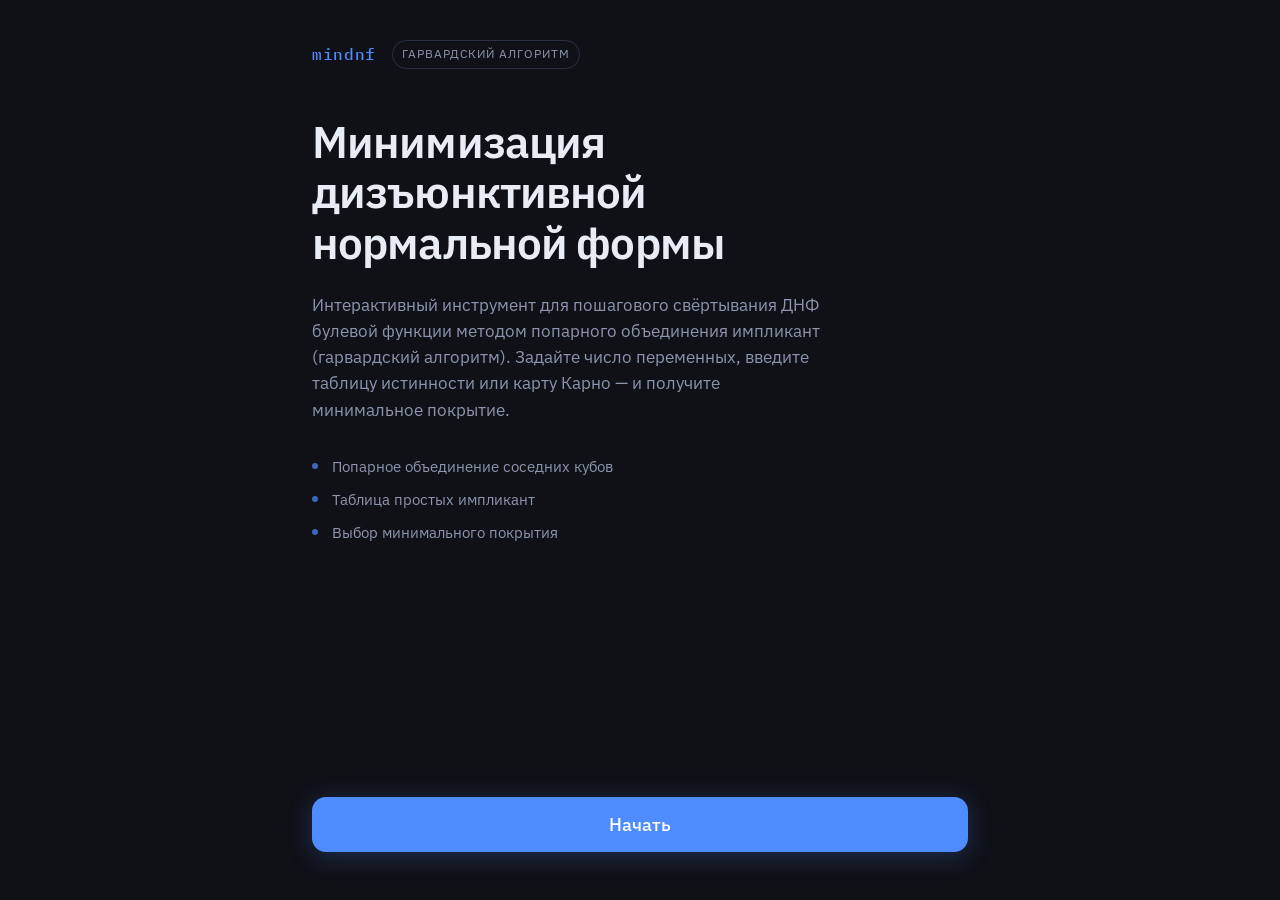
==== templates/index.html @ 56908111 "Create main page and input field page" ====
<!DOCTYPE html>
<html lang="ru">
<head>
  <meta charset="UTF-8">
  <meta name="viewport" content="width=device-width, initial-scale=1.0">
  <title>mindnf — минимизация ДНФ</title>
  <link rel="preconnect" href="https://fonts.googleapis.com">
  <link rel="preconnect" href="https://fonts.gstatic.com" crossorigin>
  <link href="https://fonts.googleapis.com/css2?family=IBM+Plex+Sans:wght@400;500;600&family=IBM+Plex+Mono:wght@400;500&display=swap" rel="stylesheet">
  <link rel="stylesheet" href="/static/css/style.css">
</head>
<body>
  <div class="page" id="page">
    <section class="landing" id="landing">
      <header class="landing__header">
        <span class="logo">mindnf</span>
        <span class="tag">гарвардский алгоритм</span>
      </header>

      <main class="landing__main">
        <h1 class="landing__title">Минимизация<br>дизъюнктивной<br>нормальной формы</h1>
        <p class="landing__text">
          Интерактивный инструмент для пошагового свёртывания ДНФ булевой функции
          методом попарного объединения импликант (гарвардский алгоритм).
          Задайте число переменных, введите таблицу истинности или карту Карно —
          и получите минимальное покрытие.
        </p>
        <ul class="landing__features">
          <li>Попарное объединение соседних кубов</li>
          <li>Таблица простых импликант</li>
          <li>Выбор минимального покрытия</li>
        </ul>
      </main>

      <footer class="landing__footer">
        <button type="button" class="btn btn--primary btn--hero" id="btn-start-landing">
          Начать
        </button>
      </footer>
    </section>

    <section class="setup" id="setup" aria-hidden="true">
      <div class="setup__card">
        <h2 class="setup__title">Введите число переменных</h2>
        <label class="setup__field" for="var-count">
          <span class="setup__label">n</span>
          <input
            type="number"
            id="var-count"
            class="setup__input"
            min="1"
            max="8"
            value="3"
            inputmode="numeric"
            autocomplete="off"
          >
        </label>
        <button type="button" class="btn btn--primary" id="btn-start-setup">
          Начать
        </button>
      </div>
    </section>
  </div>

  <script src="/static/js/main.js"></script>
</body>
</html>
---- static/css/style.css ----
*,
*::before,
*::after {
  box-sizing: border-box;
  margin: 0;
  padding: 0;
}

:root {
  --bg: #0f1117;
  --surface: #181c27;
  --border: #2a3144;
  --text: #e8ecf4;
  --muted: #8b95ad;
  --accent: #4f8cff;
  --accent-hover: #6ba0ff;
  --accent-glow: rgba(79, 140, 255, 0.25);
  --radius: 12px;
  --ease: cubic-bezier(0.4, 0, 0.2, 1);
  --duration: 0.55s;
}

html,
body {
  height: 100%;
}

body {
  font-family: "IBM Plex Sans", system-ui, sans-serif;
  background: var(--bg);
  color: var(--text);
  line-height: 1.55;
  -webkit-font-smoothing: antialiased;
}

.page {
  position: relative;
  min-height: 100vh;
  overflow: hidden;
}

/* —— Landing —— */

.landing {
  display: flex;
  flex-direction: column;
  min-height: 100vh;
  max-width: 720px;
  margin: 0 auto;
  padding: 2.5rem 2rem 3rem;
  transition:
    opacity var(--duration) var(--ease),
    transform var(--duration) var(--ease),
    filter var(--duration) var(--ease);
}

.page--setup .landing {
  opacity: 0;
  transform: scale(0.96) translateY(-1.5rem);
  filter: blur(6px);
  pointer-events: none;
}

.landing__header {
  display: flex;
  align-items: center;
  gap: 1rem;
  margin-bottom: 3rem;
}

.logo {
  font-family: "IBM Plex Mono", monospace;
  font-size: 1rem;
  font-weight: 500;
  letter-spacing: 0.04em;
  color: var(--accent);
}

.tag {
  font-size: 0.75rem;
  text-transform: uppercase;
  letter-spacing: 0.08em;
  color: var(--muted);
  padding: 0.25rem 0.6rem;
  border: 1px solid var(--border);
  border-radius: 999px;
}

.landing__title {
  font-size: clamp(2rem, 5vw, 2.75rem);
  font-weight: 600;
  line-height: 1.15;
  letter-spacing: -0.02em;
  margin-bottom: 1.5rem;
}

.landing__text {
  color: var(--muted);
  font-size: 1.05rem;
  max-width: 52ch;
  margin-bottom: 2rem;
}

.landing__features {
  list-style: none;
  display: flex;
  flex-direction: column;
  gap: 0.6rem;
}

.landing__features li {
  font-size: 0.95rem;
  color: var(--muted);
  padding-left: 1.25rem;
  position: relative;
}

.landing__features li::before {
  content: "";
  position: absolute;
  left: 0;
  top: 0.55em;
  width: 6px;
  height: 6px;
  border-radius: 50%;
  background: var(--accent);
  opacity: 0.7;
}

.landing__main {
  flex: 1;
}

.landing__footer {
  padding-top: 2rem;
}

/* —— Setup menu —— */

.setup {
  position: fixed;
  inset: 0;
  display: flex;
  align-items: center;
  justify-content: center;
  padding: 2rem;
  opacity: 0;
  visibility: hidden;
  pointer-events: none;
  transition:
    opacity var(--duration) var(--ease),
    visibility var(--duration) var(--ease);
}

.page--setup .setup {
  opacity: 1;
  visibility: visible;
  pointer-events: auto;
}

.setup__card {
  width: 100%;
  max-width: 380px;
  padding: 2.25rem 2rem;
  background: var(--surface);
  border: 1px solid var(--border);
  border-radius: calc(var(--radius) + 4px);
  box-shadow:
    0 0 0 1px rgba(255, 255, 255, 0.03),
    0 24px 48px rgba(0, 0, 0, 0.45);
  display: flex;
  flex-direction: column;
  gap: 1.5rem;
  transform: translateY(1.5rem) scale(0.97);
  transition:
    transform calc(var(--duration) + 0.1s) var(--ease),
    opacity var(--duration) var(--ease);
}

.page--setup .setup__card {
  transform: translateY(0) scale(1);
}

.setup__title {
  font-size: 1.25rem;
  font-weight: 600;
  text-align: center;
  letter-spacing: -0.01em;
}

.setup__field {
  display: flex;
  align-items: stretch;
  border: 1px solid var(--border);
  border-radius: var(--radius);
  overflow: hidden;
  background: var(--bg);
  transition: border-color 0.2s, box-shadow 0.2s;
}

.setup__field:focus-within {
  border-color: var(--accent);
  box-shadow: 0 0 0 3px var(--accent-glow);
}

.setup__label {
  display: flex;
  align-items: center;
  justify-content: center;
  padding: 0 1rem;
  font-family: "IBM Plex Mono", monospace;
  font-size: 0.9rem;
  color: var(--muted);
  background: rgba(255, 255, 255, 0.03);
  border-right: 1px solid var(--border);
}

.setup__input {
  flex: 1;
  min-width: 0;
  padding: 0.85rem 1rem;
  font-family: "IBM Plex Mono", monospace;
  font-size: 1.1rem;
  color: var(--text);
  background: transparent;
  border: none;
  outline: none;
}

.setup__input::-webkit-outer-spin-button,
.setup__input::-webkit-inner-spin-button {
  -webkit-appearance: none;
  margin: 0;
}

.setup__input[type="number"] {
  -moz-appearance: textfield;
  appearance: textfield;
}

/* —— Buttons —— */

.btn {
  display: inline-flex;
  align-items: center;
  justify-content: center;
  gap: 0.5rem;
  font-family: inherit;
  font-size: 1rem;
  font-weight: 500;
  line-height: 1;
  padding: 0.9rem 1.5rem;
  border: none;
  border-radius: var(--radius);
  cursor: pointer;
  transition:
    background 0.2s,
    transform 0.15s,
    box-shadow 0.2s;
}

.btn--primary {
  color: #fff;
  background: var(--accent);
}

.btn--primary:hover {
  background: var(--accent-hover);
}

.btn--primary:active {
  transform: scale(0.98);
}

.btn--hero {
  width: 100%;
  padding: 1.15rem 2rem;
  font-size: 1.125rem;
  border-radius: calc(var(--radius) + 2px);
  box-shadow: 0 4px 24px var(--accent-glow);
}

.btn--hero:hover {
  box-shadow: 0 6px 32px var(--accent-glow);
}

#btn-start-setup {
  width: 100%;
}
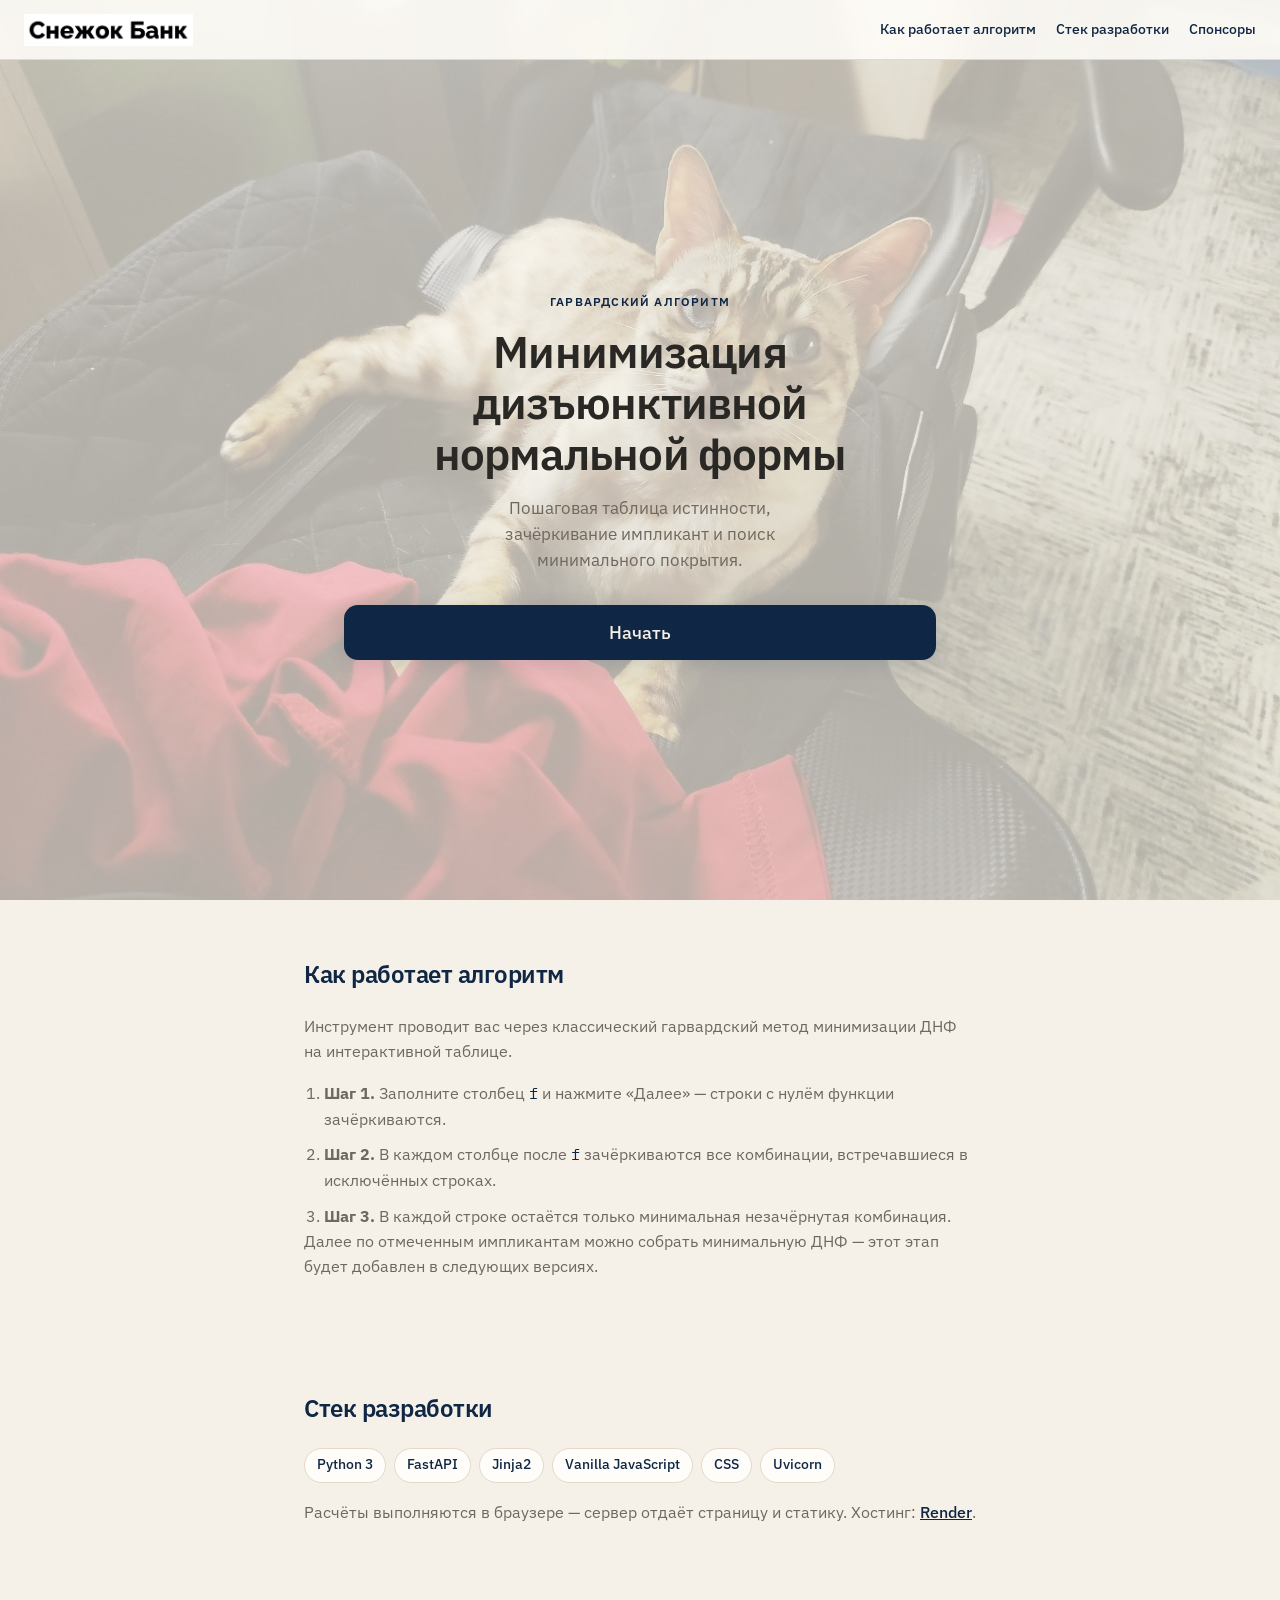
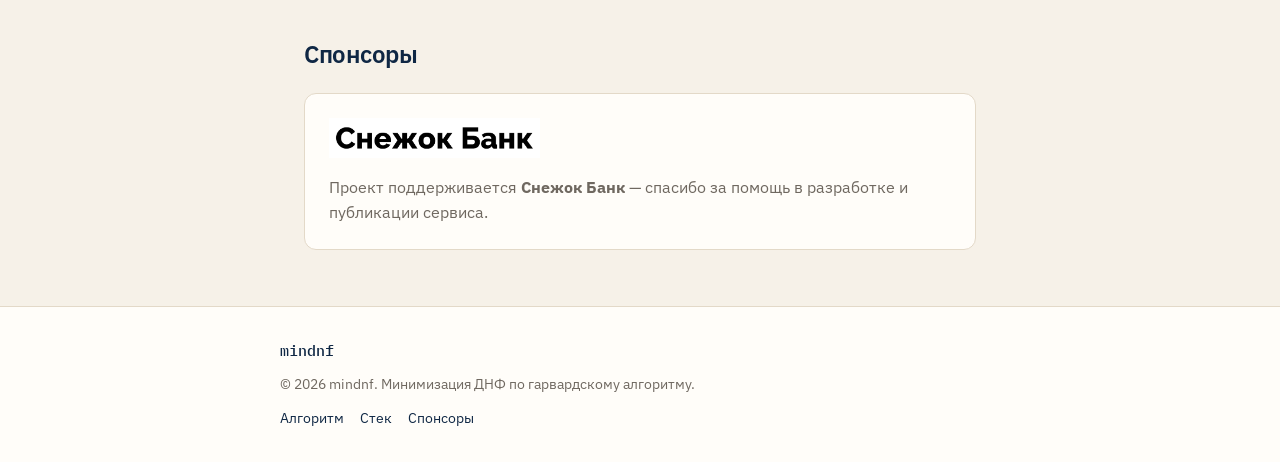
==== commit de9f266e: "Created all site" ====
--- a/templates/index.html
+++ b/templates/index.html
@@ -7,35 +7,108 @@
   <link rel="preconnect" href="https://fonts.googleapis.com">
   <link rel="preconnect" href="https://fonts.gstatic.com" crossorigin>
   <link href="https://fonts.googleapis.com/css2?family=IBM+Plex+Sans:wght@400;500;600&family=IBM+Plex+Mono:wght@400;500&display=swap" rel="stylesheet">
-  <link rel="stylesheet" href="/static/css/style.css">
+  <link rel="stylesheet" href="/static/css/style.css?v=11">
 </head>
 <body>
   <div class="page" id="page">
     <section class="landing" id="landing">
-      <header class="landing__header">
-        <span class="logo">mindnf</span>
-        <span class="tag">гарвардский алгоритм</span>
+      <header class="site-header">
+        <a class="site-header__logo" href="/" aria-label="На главную">
+          <img src="/static/img/SB_logo.png" alt="Снежок Банк" width="160" height="40">
+        </a>
+        <nav class="site-header__nav" aria-label="Разделы страницы">
+          <a class="site-header__link" href="#algorithm">Как работает алгоритм</a>
+          <a class="site-header__link" href="#stack">Стек разработки</a>
+          <a class="site-header__link" href="#sponsors">Спонсоры</a>
+        </nav>
       </header>
 
-      <main class="landing__main">
-        <h1 class="landing__title">Минимизация<br>дизъюнктивной<br>нормальной формы</h1>
-        <p class="landing__text">
-          Интерактивный инструмент для пошагового свёртывания ДНФ булевой функции
-          методом попарного объединения импликант (гарвардский алгоритм).
-          Задайте число переменных, введите таблицу истинности или карту Карно —
-          и получите минимальное покрытие.
-        </p>
-        <ul class="landing__features">
-          <li>Попарное объединение соседних кубов</li>
-          <li>Таблица простых импликант</li>
-          <li>Выбор минимального покрытия</li>
-        </ul>
-      </main>
+      <div class="hero">
+        <img
+          class="hero__image"
+          src="/static/img/kot.jpg"
+          alt=""
+          width="1920"
+          height="1440"
+          fetchpriority="high"
+        >
+        <div class="hero__overlay" aria-hidden="true"></div>
+        <div class="hero__content">
+          <p class="hero__eyebrow">Гарвардский алгоритм</p>
+          <h1 class="hero__title">Минимизация дизъюнктивной нормальной формы</h1>
+          <p class="hero__text">
+            Пошаговая таблица истинности, зачёркивание импликант и поиск минимального покрытия.
+          </p>
+          <button type="button" class="btn btn--primary btn--hero" id="btn-start-landing">
+            Начать
+          </button>
+        </div>
+      </div>
 
-      <footer class="landing__footer">
-        <button type="button" class="btn btn--primary btn--hero" id="btn-start-landing">
-          Начать
-        </button>
+      <div class="landing-sections">
+        <section class="info-block" id="algorithm">
+          <h2 class="info-block__title">Как работает алгоритм</h2>
+          <div class="info-block__body">
+            <p>
+              Инструмент проводит вас через классический гарвардский метод минимизации ДНФ
+              на интерактивной таблице.
+            </p>
+            <ol class="info-block__steps">
+              <li><strong>Шаг 1.</strong> Заполните столбец <code>f</code> и нажмите «Далее» — строки с нулём функции зачёркиваются.</li>
+              <li><strong>Шаг 2.</strong> В каждом столбце после <code>f</code> зачёркиваются все комбинации, встречавшиеся в исключённых строках.</li>
+              <li><strong>Шаг 3.</strong> В каждой строке остаётся только минимальная незачёрнутая комбинация.</li>
+            </ol>
+            <p>
+              Далее по отмеченным импликантам можно собрать минимальную ДНФ — этот этап будет добавлен в следующих версиях.
+            </p>
+          </div>
+        </section>
+
+        <section class="info-block" id="stack">
+          <h2 class="info-block__title">Стек разработки</h2>
+          <div class="info-block__body">
+            <ul class="info-block__tags">
+              <li>Python 3</li>
+              <li>FastAPI</li>
+              <li>Jinja2</li>
+              <li>Vanilla JavaScript</li>
+              <li>CSS</li>
+              <li>Uvicorn</li>
+            </ul>
+            <p>
+              Расчёты выполняются в браузере — сервер отдаёт страницу и статику.
+              Хостинг: <a href="https://render.com" rel="noopener noreferrer">Render</a>.
+            </p>
+          </div>
+        </section>
+
+        <section class="info-block info-block--sponsors" id="sponsors">
+          <h2 class="info-block__title">Спонсоры</h2>
+          <div class="info-block__body info-block__sponsor-card">
+            <img
+              class="info-block__sponsor-logo"
+              src="/static/img/SB_logo.png"
+              alt="Снежок Банк"
+              width="200"
+              height="50"
+            >
+            <p>
+              Проект поддерживается <strong>Снежок Банк</strong> — спасибо за помощь в разработке и публикации сервиса.
+            </p>
+          </div>
+        </section>
+      </div>
+
+      <footer class="site-footer">
+        <div class="site-footer__inner">
+          <span class="site-footer__brand">mindnf</span>
+          <p class="site-footer__copy">© 2026 mindnf. Минимизация ДНФ по гарвардскому алгоритму.</p>
+          <nav class="site-footer__nav" aria-label="Подвал">
+            <a href="#algorithm">Алгоритм</a>
+            <a href="#stack">Стек</a>
+            <a href="#sponsors">Спонсоры</a>
+          </nav>
+        </div>
       </footer>
     </section>
 
@@ -56,12 +129,48 @@
           >
         </label>
         <button type="button" class="btn btn--primary" id="btn-start-setup">
-          Начать
+          Продолжить
         </button>
+        <p class="setup__error" id="setup-error" hidden></p>
       </div>
+    </section>
+
+    <section class="workbench" id="workbench" aria-hidden="true">
+      <header class="workbench__header">
+        <h1 class="workbench__title">
+          Минимизация ДНФ (<span id="title-n">N=3</span>)
+        </h1>
+        <label class="workbench__n-field" for="workbench-n">
+          <span class="workbench__n-label">Число переменных N:</span>
+          <input
+            type="number"
+            id="workbench-n"
+            class="workbench__n-input"
+            min="1"
+            max="8"
+            value="3"
+          >
+        </label>
+      </header>
+
+      <div class="workbench__table-wrap">
+        <table class="truth-table" id="truth-table">
+          <thead id="truth-table-head"></thead>
+          <tbody id="truth-table-body"></tbody>
+        </table>
+      </div>
+
+      <button type="button" class="btn btn--secondary btn--wide" id="btn-next">
+        Далее
+      </button>
+
+      <footer class="workbench__result">
+        Результат МДНФ: <span id="result-mdnf">—</span>
+      </footer>
     </section>
   </div>
 
-  <script src="/static/js/main.js"></script>
+  <script src="/static/js/table.js?v=11"></script>
+  <script src="/static/js/main.js?v=11"></script>
 </body>
 </html>
--- a/static/css/style.css
+++ b/static/css/style.css
@@ -7,22 +7,30 @@
 }
 
 :root {
-  --bg: #0f1117;
-  --surface: #181c27;
-  --border: #2a3144;
-  --text: #e8ecf4;
-  --muted: #8b95ad;
-  --accent: #4f8cff;
-  --accent-hover: #6ba0ff;
-  --accent-glow: rgba(79, 140, 255, 0.25);
+  --bg: #f6f1e8;
+  --surface: #fffdf9;
+  --surface-raised: #faf6ef;
+  --border: #e3d9c8;
+  --border-strong: #cfc3ae;
+  --text: #2a2824;
+  --muted: #6f6860;
+  --accent: #0f2744;
+  --accent-hover: #1a3a5c;
+  --accent-glow: rgba(15, 39, 68, 0.14);
+  --accent-soft: rgba(15, 39, 68, 0.06);
+  --error: #b42318;
   --radius: 12px;
   --ease: cubic-bezier(0.4, 0, 0.2, 1);
   --duration: 0.55s;
 }
 
+html {
+  scroll-behavior: smooth;
+}
+
 html,
 body {
-  height: 100%;
+  min-height: 100%;
 }
 
 body {
@@ -36,103 +44,296 @@
 .page {
   position: relative;
   min-height: 100vh;
+}
+
+.page--setup,
+.page--workbench {
   overflow: hidden;
+  height: 100vh;
 }
 
 /* —— Landing —— */
 
 .landing {
-  display: flex;
-  flex-direction: column;
-  min-height: 100vh;
-  max-width: 720px;
-  margin: 0 auto;
-  padding: 2.5rem 2rem 3rem;
   transition:
     opacity var(--duration) var(--ease),
     transform var(--duration) var(--ease),
-    filter var(--duration) var(--ease);
-}
-
-.page--setup .landing {
+    visibility var(--duration) var(--ease);
+}
+
+.page--setup .landing,
+.page--workbench .landing {
   opacity: 0;
-  transform: scale(0.96) translateY(-1.5rem);
-  filter: blur(6px);
+  visibility: hidden;
+  transform: translateY(-1rem);
   pointer-events: none;
-}
-
-.landing__header {
+  position: fixed;
+  inset: 0;
+  z-index: 0;
+  overflow: hidden;
+}
+
+/* Header */
+
+.site-header {
+  position: fixed;
+  top: 0;
+  left: 0;
+  right: 0;
+  z-index: 100;
   display: flex;
   align-items: center;
-  gap: 1rem;
-  margin-bottom: 3rem;
-}
-
-.logo {
-  font-family: "IBM Plex Mono", monospace;
-  font-size: 1rem;
+  justify-content: space-between;
+  gap: 1.5rem;
+  padding: 0.85rem 1.5rem;
+  background: rgba(255, 253, 249, 0.88);
+  border-bottom: 1px solid var(--border);
+  backdrop-filter: blur(10px);
+}
+
+.site-header__logo {
+  display: flex;
+  align-items: center;
+  flex-shrink: 0;
+}
+
+.site-header__logo img {
+  display: block;
+  height: 2rem;
+  width: auto;
+  max-width: min(180px, 40vw);
+  object-fit: contain;
+}
+
+.site-header__nav {
+  display: flex;
+  flex-wrap: wrap;
+  justify-content: flex-end;
+  gap: 0.35rem 1.25rem;
+}
+
+.site-header__link {
+  font-size: 0.9rem;
   font-weight: 500;
-  letter-spacing: 0.04em;
-  color: var(--accent);
-}
-
-.tag {
+  color: var(--accent);
+  text-decoration: none;
+  transition: color 0.2s;
+}
+
+.site-header__link:hover {
+  color: var(--accent-hover);
+}
+
+/* Hero */
+
+.hero {
+  position: relative;
+  display: flex;
+  align-items: center;
+  justify-content: center;
+  min-height: 100svh;
+  min-height: 100vh;
+  overflow: hidden;
+}
+
+.hero__image {
+  position: absolute;
+  inset: 0;
+  width: 100%;
+  height: 100%;
+  object-fit: cover;
+  object-position: center;
+}
+
+.hero__overlay {
+  position: absolute;
+  inset: 0;
+  background: rgba(246, 241, 232, 0.72);
+  pointer-events: none;
+}
+
+.hero__content {
+  position: relative;
+  z-index: 1;
+  max-width: 40rem;
+  margin: 0 auto;
+  padding: 6rem 1.5rem 3rem;
+  text-align: center;
+}
+
+.hero__eyebrow {
+  display: inline-block;
+  margin-bottom: 1rem;
   font-size: 0.75rem;
+  font-weight: 600;
+  letter-spacing: 0.1em;
   text-transform: uppercase;
-  letter-spacing: 0.08em;
-  color: var(--muted);
-  padding: 0.25rem 0.6rem;
-  border: 1px solid var(--border);
-  border-radius: 999px;
-}
-
-.landing__title {
-  font-size: clamp(2rem, 5vw, 2.75rem);
+  color: var(--accent);
+}
+
+.hero__title {
+  font-size: clamp(1.75rem, 4.5vw, 2.75rem);
   font-weight: 600;
   line-height: 1.15;
   letter-spacing: -0.02em;
-  margin-bottom: 1.5rem;
-}
-
-.landing__text {
+  margin-bottom: 1rem;
+  color: var(--text);
+}
+
+.hero__text {
+  font-size: 1.05rem;
   color: var(--muted);
-  font-size: 1.05rem;
-  max-width: 52ch;
   margin-bottom: 2rem;
-}
-
-.landing__features {
+  max-width: 36ch;
+  margin-left: auto;
+  margin-right: auto;
+}
+
+/* Info sections */
+
+.landing-sections {
+  background: var(--bg);
+}
+
+.info-block {
+  max-width: 720px;
+  margin: 0 auto;
+  padding: 3.5rem 1.5rem;
+  scroll-margin-top: 4.5rem;
+}
+
+.info-block__title {
+  font-size: 1.5rem;
+  font-weight: 600;
+  letter-spacing: -0.02em;
+  margin-bottom: 1.25rem;
+  color: var(--accent);
+}
+
+.info-block__body {
+  color: var(--muted);
+  font-size: 1.02rem;
+}
+
+.info-block__body p + p,
+.info-block__body ol {
+  margin-top: 1rem;
+}
+
+.info-block__steps {
+  padding-left: 1.25rem;
+  display: flex;
+  flex-direction: column;
+  gap: 0.65rem;
+}
+
+.info-block__steps code {
+  font-family: "IBM Plex Mono", monospace;
+  font-size: 0.9em;
+  color: var(--accent);
+}
+
+.info-block__tags {
   list-style: none;
   display: flex;
+  flex-wrap: wrap;
+  gap: 0.5rem;
+  margin-bottom: 1rem;
+}
+
+.info-block__tags li {
+  padding: 0.35rem 0.75rem;
+  font-size: 0.875rem;
+  font-weight: 500;
+  color: var(--accent);
+  background: var(--surface);
+  border: 1px solid var(--border);
+  border-radius: 999px;
+}
+
+.info-block__body a {
+  color: var(--accent);
+  font-weight: 500;
+}
+
+.info-block__sponsor-card {
+  display: flex;
   flex-direction: column;
-  gap: 0.6rem;
-}
-
-.landing__features li {
+  align-items: flex-start;
+  gap: 1rem;
+  padding: 1.5rem;
+  background: var(--surface);
+  border: 1px solid var(--border);
+  border-radius: var(--radius);
+}
+
+.info-block__sponsor-logo {
+  height: 2.5rem;
+  width: auto;
+  object-fit: contain;
+}
+
+/* Site footer */
+
+.site-footer {
+  border-top: 1px solid var(--border);
+  background: var(--surface);
+  padding: 2rem 1.5rem;
+}
+
+.site-footer__inner {
+  max-width: 720px;
+  margin: 0 auto;
+  display: flex;
+  flex-direction: column;
+  gap: 0.75rem;
+}
+
+.site-footer__brand {
+  font-family: "IBM Plex Mono", monospace;
   font-size: 0.95rem;
+  font-weight: 500;
+  color: var(--accent);
+}
+
+.site-footer__copy {
+  font-size: 0.875rem;
   color: var(--muted);
-  padding-left: 1.25rem;
-  position: relative;
-}
-
-.landing__features li::before {
-  content: "";
-  position: absolute;
-  left: 0;
-  top: 0.55em;
-  width: 6px;
-  height: 6px;
-  border-radius: 50%;
-  background: var(--accent);
-  opacity: 0.7;
-}
-
-.landing__main {
-  flex: 1;
-}
-
-.landing__footer {
-  padding-top: 2rem;
+}
+
+.site-footer__nav {
+  display: flex;
+  flex-wrap: wrap;
+  gap: 1rem;
+}
+
+.site-footer__nav a {
+  font-size: 0.875rem;
+  color: var(--accent);
+  text-decoration: none;
+}
+
+.site-footer__nav a:hover {
+  text-decoration: underline;
+}
+
+@media (max-width: 640px) {
+  .site-header {
+    flex-direction: column;
+    align-items: flex-start;
+    padding: 0.75rem 1rem;
+  }
+
+  .site-header__nav {
+    width: 100%;
+    flex-direction: column;
+    align-items: flex-start;
+    gap: 0.5rem;
+  }
+
+  .hero__content {
+    padding-top: 7.5rem;
+  }
 }
 
 /* —— Setup menu —— */
@@ -140,10 +341,13 @@
 .setup {
   position: fixed;
   inset: 0;
+  z-index: 20;
   display: flex;
   align-items: center;
   justify-content: center;
   padding: 2rem;
+  background: rgba(246, 241, 232, 0.72);
+  backdrop-filter: blur(4px);
   opacity: 0;
   visibility: hidden;
   pointer-events: none;
@@ -156,6 +360,12 @@
   opacity: 1;
   visibility: visible;
   pointer-events: auto;
+}
+
+.page--workbench .setup {
+  opacity: 0;
+  visibility: hidden;
+  pointer-events: none;
 }
 
 .setup__card {
@@ -165,9 +375,7 @@
   background: var(--surface);
   border: 1px solid var(--border);
   border-radius: calc(var(--radius) + 4px);
-  box-shadow:
-    0 0 0 1px rgba(255, 255, 255, 0.03),
-    0 24px 48px rgba(0, 0, 0, 0.45);
+  box-shadow: 0 12px 40px rgba(42, 40, 36, 0.08);
   display: flex;
   flex-direction: column;
   gap: 1.5rem;
@@ -194,7 +402,7 @@
   border: 1px solid var(--border);
   border-radius: var(--radius);
   overflow: hidden;
-  background: var(--bg);
+  background: var(--surface-raised);
   transition: border-color 0.2s, box-shadow 0.2s;
 }
 
@@ -211,7 +419,7 @@
   font-family: "IBM Plex Mono", monospace;
   font-size: 0.9rem;
   color: var(--muted);
-  background: rgba(255, 255, 255, 0.03);
+  background: var(--accent-soft);
   border-right: 1px solid var(--border);
 }
 
@@ -260,7 +468,7 @@
 }
 
 .btn--primary {
-  color: #fff;
+  color: #f6f1e8;
   background: var(--accent);
 }
 
@@ -277,13 +485,247 @@
   padding: 1.15rem 2rem;
   font-size: 1.125rem;
   border-radius: calc(var(--radius) + 2px);
-  box-shadow: 0 4px 24px var(--accent-glow);
+  box-shadow: 0 4px 20px var(--accent-glow);
 }
 
 .btn--hero:hover {
-  box-shadow: 0 6px 32px var(--accent-glow);
+  box-shadow: 0 6px 28px var(--accent-glow);
 }
 
 #btn-start-setup {
   width: 100%;
 }
+
+.setup__error {
+  font-size: 0.875rem;
+  color: var(--error);
+  text-align: center;
+}
+
+/* —— Workbench —— */
+
+.workbench {
+  position: fixed;
+  inset: 0;
+  z-index: 30;
+  display: flex;
+  flex-direction: column;
+  padding: 1.25rem 1.5rem 1rem;
+  gap: 0.85rem;
+  background: var(--bg);
+  opacity: 0;
+  visibility: hidden;
+  pointer-events: none;
+  transition:
+    opacity var(--duration) var(--ease),
+    visibility var(--duration) var(--ease);
+}
+
+.page--workbench .workbench {
+  opacity: 1;
+  visibility: visible;
+  pointer-events: auto;
+}
+
+.workbench__header {
+  display: flex;
+  flex-wrap: wrap;
+  align-items: center;
+  justify-content: space-between;
+  gap: 1rem;
+  flex-shrink: 0;
+}
+
+.workbench__title {
+  font-size: 1.125rem;
+  font-weight: 600;
+  letter-spacing: -0.01em;
+}
+
+.workbench__n-field {
+  display: flex;
+  align-items: center;
+  gap: 0.65rem;
+}
+
+.workbench__n-label {
+  font-size: 0.9rem;
+  color: var(--muted);
+  white-space: nowrap;
+}
+
+.workbench__n-input {
+  width: 4.5rem;
+  padding: 0.45rem 0.55rem;
+  font-family: "IBM Plex Mono", monospace;
+  font-size: 1rem;
+  color: var(--text);
+  background: var(--surface);
+  border: 1px solid var(--border);
+  border-radius: 8px;
+  outline: none;
+}
+
+.workbench__n-input:focus {
+  border-color: var(--accent);
+  box-shadow: 0 0 0 3px var(--accent-glow);
+}
+
+.workbench__table-wrap {
+  flex: 1;
+  min-height: 0;
+  overflow: auto;
+  border: 1px solid var(--border);
+  border-radius: var(--radius);
+  background: var(--surface);
+}
+
+.truth-table {
+  width: max-content;
+  min-width: 100%;
+  border-collapse: collapse;
+  font-family: "IBM Plex Mono", monospace;
+  font-size: 0.9rem;
+}
+
+.truth-table th,
+.truth-table td {
+  border: 1px solid var(--border);
+  padding: 0.35rem 0.65rem;
+  text-align: center;
+  white-space: nowrap;
+}
+
+.truth-table thead th {
+  position: sticky;
+  top: 0;
+  z-index: 1;
+  background: var(--surface-raised);
+  font-weight: 500;
+  color: var(--text);
+}
+
+.truth-table tbody tr:nth-child(even) {
+  background: var(--accent-soft);
+}
+
+.truth-table__num {
+  color: var(--muted);
+  background: rgba(15, 39, 68, 0.04);
+  min-width: 2.5rem;
+}
+
+.truth-table__bit {
+  color: var(--text);
+}
+
+.truth-table__algo-col {
+  color: var(--muted);
+}
+
+.truth-table__algo-col--struck {
+  background: var(--accent);
+  color: #f6f1e8;
+  text-decoration: line-through;
+  text-decoration-color: rgba(246, 241, 232, 0.65);
+  text-decoration-thickness: 1.5px;
+}
+
+.truth-table__algo-col--min {
+  box-shadow: inset 0 0 0 2px var(--accent);
+  font-weight: 600;
+  color: var(--accent);
+}
+
+.truth-table__f {
+  cursor: pointer;
+  user-select: none;
+  min-width: 2.25rem;
+  transition: background 0.15s, color 0.15s;
+}
+
+.truth-table__f:hover {
+  background: var(--accent-soft);
+}
+
+.truth-table__f--locked {
+  cursor: default;
+  pointer-events: none;
+}
+
+.truth-table__f--locked:hover {
+  background: transparent;
+}
+
+.truth-table__f--one {
+  color: var(--accent);
+  font-weight: 600;
+  background: var(--accent-soft);
+}
+
+.truth-table__row--zero td:not(.truth-table__bit--before):not(.truth-table__num) {
+  background: var(--accent);
+  color: #f6f1e8;
+  border-color: var(--accent-hover);
+  text-decoration: line-through;
+  text-decoration-color: rgba(246, 241, 232, 0.65);
+  text-decoration-thickness: 1.5px;
+}
+
+.truth-table__row--zero .truth-table__num {
+  background: var(--accent-hover);
+  color: rgba(246, 241, 232, 0.85);
+}
+
+.truth-table__row--zero .truth-table__bit--before {
+  background: var(--surface);
+  color: var(--text);
+  border-color: var(--border);
+  text-decoration: none;
+}
+
+.truth-table__row--zero .truth-table__f {
+  color: #f6f1e8;
+  font-weight: 500;
+  text-decoration: line-through;
+}
+
+.truth-table__sep {
+  border-right-width: 2px;
+  border-right-color: var(--border-strong);
+}
+
+.btn--secondary {
+  color: var(--text);
+  background: var(--surface-raised);
+  border: 1px solid var(--border);
+  flex-shrink: 0;
+}
+
+.btn--secondary:hover:not(:disabled) {
+  background: #efe8db;
+  border-color: var(--border-strong);
+}
+
+.btn--secondary:disabled {
+  opacity: 0.45;
+  cursor: not-allowed;
+}
+
+.btn--wide {
+  width: 100%;
+  padding: 0.85rem;
+}
+
+.workbench__result {
+  flex-shrink: 0;
+  font-size: 0.95rem;
+  color: var(--muted);
+  padding-top: 0.15rem;
+}
+
+#result-mdnf {
+  color: var(--accent);
+  font-family: "IBM Plex Mono", monospace;
+  font-weight: 500;
+}
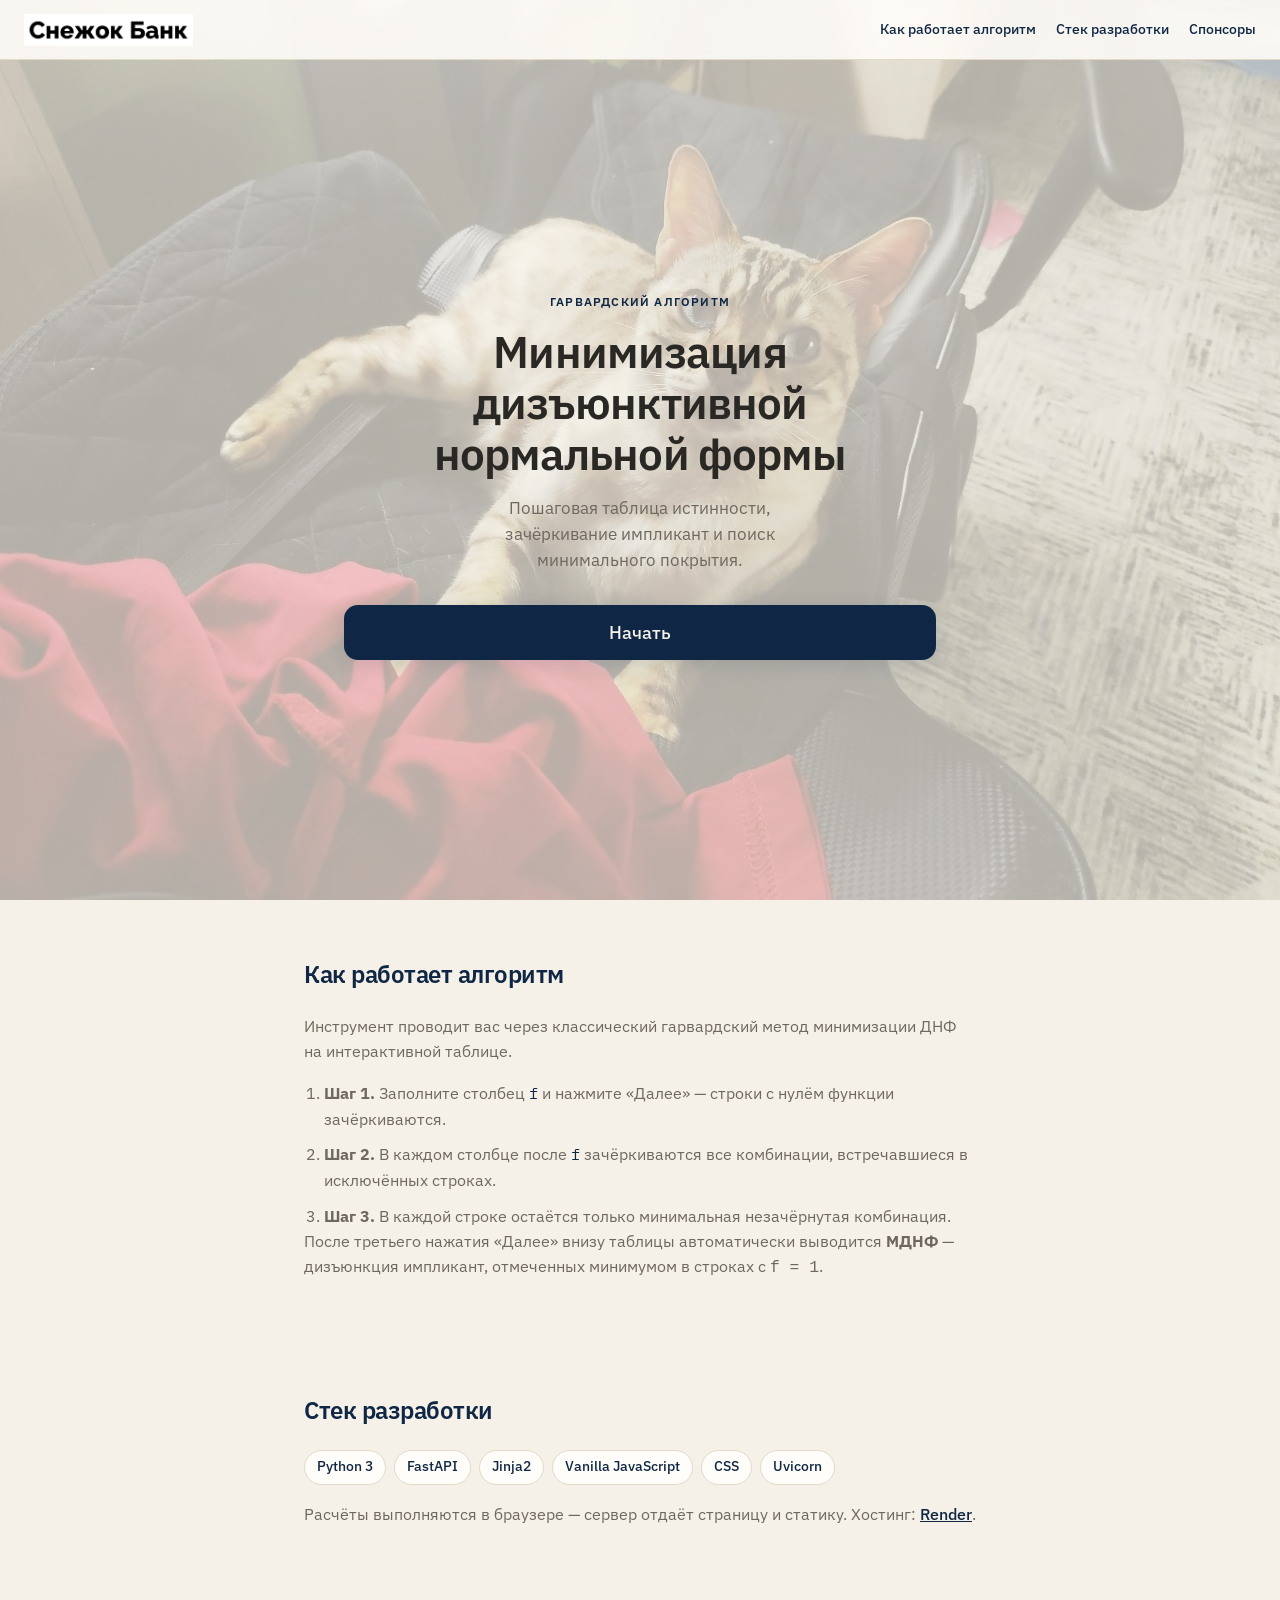
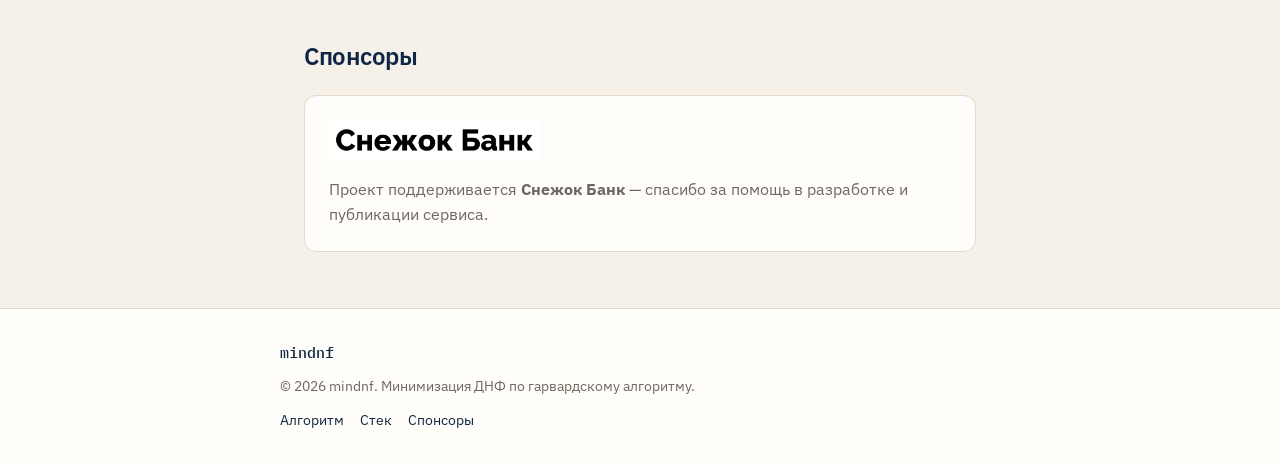
==== commit cf3ecde9: "Result output" ====
--- a/templates/index.html
+++ b/templates/index.html
@@ -7,7 +7,7 @@
   <link rel="preconnect" href="https://fonts.googleapis.com">
   <link rel="preconnect" href="https://fonts.gstatic.com" crossorigin>
   <link href="https://fonts.googleapis.com/css2?family=IBM+Plex+Sans:wght@400;500;600&family=IBM+Plex+Mono:wght@400;500&display=swap" rel="stylesheet">
-  <link rel="stylesheet" href="/static/css/style.css?v=11">
+  <link rel="stylesheet" href="/static/css/style.css?v=12">
 </head>
 <body>
   <div class="page" id="page">
@@ -59,7 +59,8 @@
               <li><strong>Шаг 3.</strong> В каждой строке остаётся только минимальная незачёрнутая комбинация.</li>
             </ol>
             <p>
-              Далее по отмеченным импликантам можно собрать минимальную ДНФ — этот этап будет добавлен в следующих версиях.
+              После третьего нажатия «Далее» внизу таблицы автоматически выводится <strong>МДНФ</strong> —
+              дизъюнкция импликант, отмеченных минимумом в строках с <code>f = 1</code>.
             </p>
           </div>
         </section>
@@ -170,7 +171,7 @@
     </section>
   </div>
 
-  <script src="/static/js/table.js?v=11"></script>
-  <script src="/static/js/main.js?v=11"></script>
+  <script src="/static/js/table.js?v=12"></script>
+  <script src="/static/js/main.js?v=12"></script>
 </body>
 </html>
--- a/static/css/style.css
+++ b/static/css/style.css
@@ -728,4 +728,5 @@
   color: var(--accent);
   font-family: "IBM Plex Mono", monospace;
   font-weight: 500;
-}
+  word-break: break-word;
+}
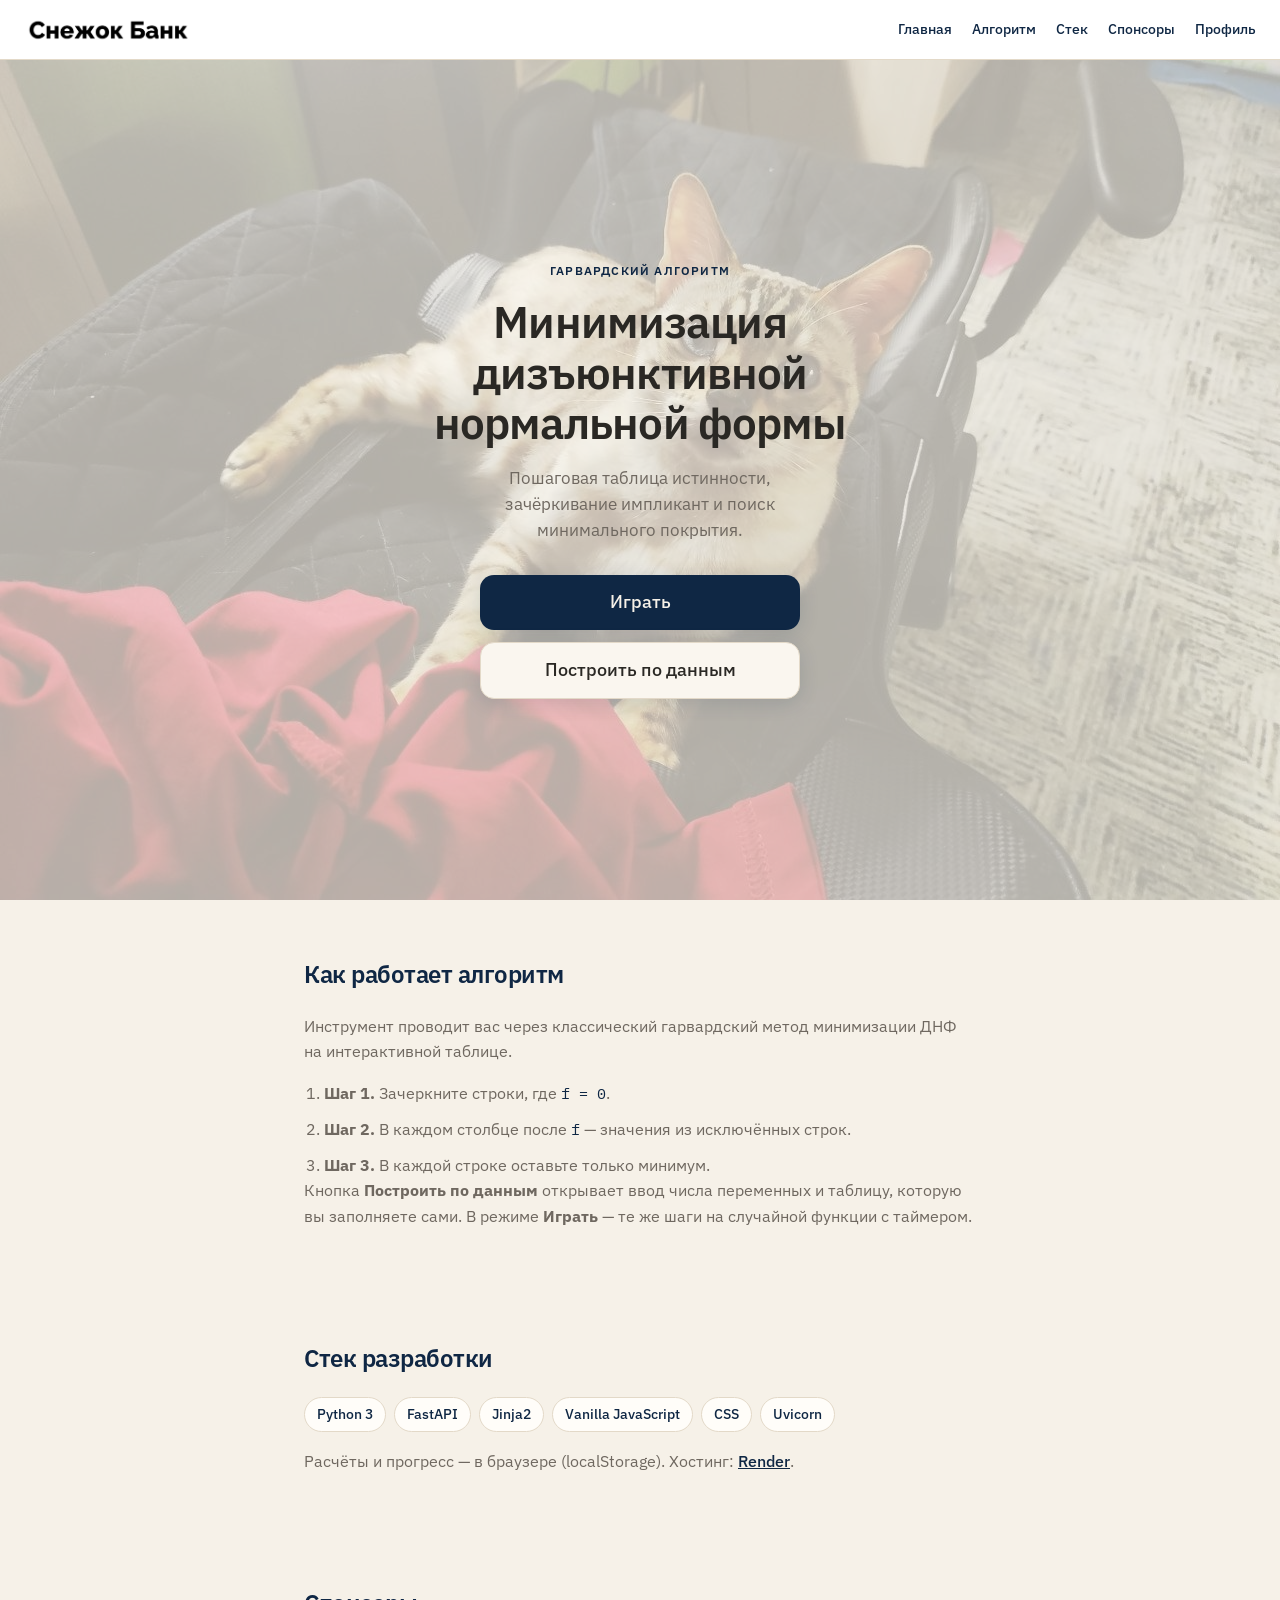
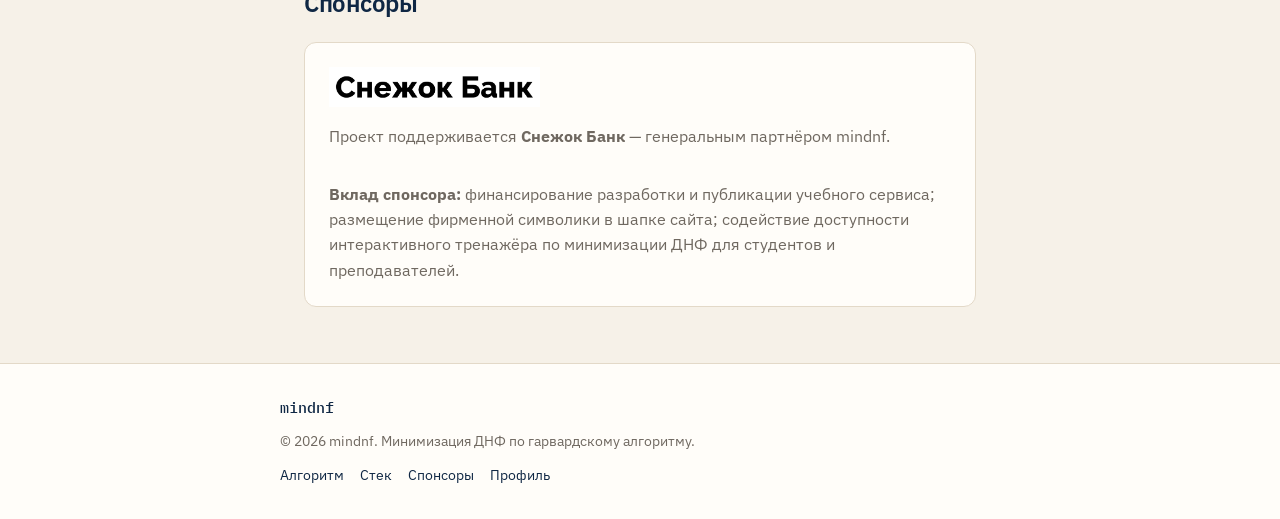
==== commit ebe8acad: "Added game mode" ====
--- a/templates/index.html
+++ b/templates/index.html
@@ -7,22 +7,39 @@
   <link rel="preconnect" href="https://fonts.googleapis.com">
   <link rel="preconnect" href="https://fonts.gstatic.com" crossorigin>
   <link href="https://fonts.googleapis.com/css2?family=IBM+Plex+Sans:wght@400;500;600&family=IBM+Plex+Mono:wght@400;500&display=swap" rel="stylesheet">
-  <link rel="stylesheet" href="/static/css/style.css?v=12">
+  <link rel="stylesheet" href="/static/css/style.css?v=24">
 </head>
 <body>
+  <header class="site-header site-header--global" id="site-header">
+    <a class="site-header__logo" href="/" aria-label="На главную">
+      <img src="/static/img/SB_logo.png" alt="Снежок Банк" width="160" height="40">
+    </a>
+    <button
+      type="button"
+      class="site-header__toggle"
+      id="site-header-toggle"
+      aria-expanded="false"
+      aria-controls="site-header-nav"
+    >
+      <span class="site-header__toggle-icon" aria-hidden="true"></span>
+      <span class="site-header__toggle-label">Меню</span>
+    </button>
+    <nav class="site-header__nav" id="site-header-nav" aria-label="Разделы">
+      <a class="site-header__link site-header__link--home" href="/">Главная</a>
+      <a class="site-header__link site-header__link--anchors" href="/#algorithm">Алгоритм</a>
+      <a class="site-header__link site-header__link--anchors" href="/#stack">Стек</a>
+      <a class="site-header__link site-header__link--anchors" href="/#sponsors">Спонсоры</a>
+      <a class="site-header__link" href="/profile">Профиль</a>
+    </nav>
+  </header>
+
+  <div class="game-flash game-flash--left" id="game-flash-left" aria-hidden="true"></div>
+  <div class="game-flash game-flash--right" id="game-flash-right" aria-hidden="true"></div>
+
+  <div class="site-toast" id="site-toast" role="status" hidden></div>
+
   <div class="page" id="page">
     <section class="landing" id="landing">
-      <header class="site-header">
-        <a class="site-header__logo" href="/" aria-label="На главную">
-          <img src="/static/img/SB_logo.png" alt="Снежок Банк" width="160" height="40">
-        </a>
-        <nav class="site-header__nav" aria-label="Разделы страницы">
-          <a class="site-header__link" href="#algorithm">Как работает алгоритм</a>
-          <a class="site-header__link" href="#stack">Стек разработки</a>
-          <a class="site-header__link" href="#sponsors">Спонсоры</a>
-        </nav>
-      </header>
-
       <div class="hero">
         <img
           class="hero__image"
@@ -39,9 +56,14 @@
           <p class="hero__text">
             Пошаговая таблица истинности, зачёркивание импликант и поиск минимального покрытия.
           </p>
-          <button type="button" class="btn btn--primary btn--hero" id="btn-start-landing">
-            Начать
-          </button>
+          <div class="hero__actions">
+            <button type="button" class="btn btn--primary btn--hero" id="btn-play-landing">
+              Играть
+            </button>
+            <button type="button" class="btn btn--secondary btn--hero" id="btn-start-landing">
+              Построить по данным
+            </button>
+          </div>
         </div>
       </div>
 
@@ -54,13 +76,14 @@
               на интерактивной таблице.
             </p>
             <ol class="info-block__steps">
-              <li><strong>Шаг 1.</strong> Заполните столбец <code>f</code> и нажмите «Далее» — строки с нулём функции зачёркиваются.</li>
-              <li><strong>Шаг 2.</strong> В каждом столбце после <code>f</code> зачёркиваются все комбинации, встречавшиеся в исключённых строках.</li>
-              <li><strong>Шаг 3.</strong> В каждой строке остаётся только минимальная незачёрнутая комбинация.</li>
+              <li><strong>Шаг 1.</strong> Зачеркните строки, где <code>f = 0</code>.</li>
+              <li><strong>Шаг 2.</strong> В каждом столбце после <code>f</code> — значения из исключённых строк.</li>
+              <li><strong>Шаг 3.</strong> В каждой строке оставьте только минимум.</li>
             </ol>
             <p>
-              После третьего нажатия «Далее» внизу таблицы автоматически выводится <strong>МДНФ</strong> —
-              дизъюнкция импликант, отмеченных минимумом в строках с <code>f = 1</code>.
+              Кнопка <strong>Построить по данным</strong> открывает ввод числа переменных и таблицу,
+              которую вы заполняете сами. В режиме <strong>Играть</strong> — те же шаги на случайной
+              функции с таймером.
             </p>
           </div>
         </section>
@@ -77,8 +100,8 @@
               <li>Uvicorn</li>
             </ul>
             <p>
-              Расчёты выполняются в браузере — сервер отдаёт страницу и статику.
-              Хостинг: <a href="https://render.com" rel="noopener noreferrer">Render</a>.
+              Расчёты и прогресс — в браузере (localStorage). Хостинг:
+              <a href="https://render.com" rel="noopener noreferrer">Render</a>.
             </p>
           </div>
         </section>
@@ -94,7 +117,12 @@
               height="50"
             >
             <p>
-              Проект поддерживается <strong>Снежок Банк</strong> — спасибо за помощь в разработке и публикации сервиса.
+              Проект поддерживается <strong>Снежок Банк</strong> — генеральным партнёром mindnf.
+            </p>
+            <p>
+              <strong>Вклад спонсора:</strong> финансирование разработки и публикации учебного сервиса;
+              размещение фирменной символики в шапке сайта; содействие доступности интерактивного
+              тренажёра по минимизации ДНФ для студентов и преподавателей.
             </p>
           </div>
         </section>
@@ -108,12 +136,76 @@
             <a href="#algorithm">Алгоритм</a>
             <a href="#stack">Стек</a>
             <a href="#sponsors">Спонсоры</a>
+            <a href="/profile">Профиль</a>
           </nav>
         </div>
       </footer>
     </section>
-
-    <section class="setup" id="setup" aria-hidden="true">
+  </div>
+
+  <section class="overlay-panel" id="game-mode" hidden aria-hidden="true">
+    <div class="setup__card">
+      <h2 class="setup__title">Режим игры</h2>
+      <p class="setup__subtitle">N = 3, случайная функция f</p>
+      <button type="button" class="btn btn--primary btn--wide" id="btn-game-solo">Одиночная</button>
+      <button type="button" class="btn btn--secondary btn--wide" id="btn-game-friend">Вызов по ссылке</button>
+      <button type="button" class="btn btn--ghost btn--wide" id="btn-game-mode-back">Назад</button>
+    </div>
+  </section>
+
+  <section class="overlay-panel" id="game-challenge" hidden aria-hidden="true">
+    <div class="setup__card">
+      <h2 class="setup__title">Вызов по ссылке</h2>
+      <p class="setup__subtitle">
+        Создайте задачу, пройдите её и отправьте ссылку другу — у него будет та же колонка&nbsp;f.
+        После победы в ссылку попадут ваш ник из профиля и время для сравнения.
+      </p>
+      <button type="button" class="btn btn--primary btn--wide" id="btn-challenge-create">Создать вызов</button>
+      <button type="button" class="btn btn--ghost btn--wide" id="btn-challenge-back">Назад</button>
+    </div>
+  </section>
+
+  <section class="game-screen" id="game-screen" hidden aria-hidden="true">
+      <div class="game-hud">
+        <div class="game-hud__item">
+          <span class="game-hud__label">Время</span>
+          <span class="game-hud__value" id="game-timer">00:00.0</span>
+        </div>
+        <div class="game-hud__item game-hud__item--grow">
+          <span class="game-hud__label" id="game-step-label">Шаг 1 из 3</span>
+          <p class="game-challenge-banner" id="game-challenge-banner" hidden></p>
+          <p class="game-hud__hint" id="game-hint"></p>
+        </div>
+      </div>
+
+      <div class="game-table-wrap" id="game-table-wrap">
+        <table class="truth-table" id="game-truth-table">
+          <thead id="game-table-head"></thead>
+          <tbody id="game-table-body"></tbody>
+        </table>
+
+        <div class="game-instruction" id="game-instruction">
+          <div class="setup__card game-instruction__card">
+            <h2 class="setup__title">Инструкция</h2>
+            <p class="game-instruction__text">
+              Выполните три шага гарвардского алгоритма. Для быстрого зачёркивания строк используйте
+              <strong>номера строк</strong> слева, ячейки <strong>f</strong> или любые ячейки в строке.
+              Неверные клики не засчитываются — экран слегка мигнёт красным.
+            </p>
+            <ol class="info-block__steps game-instruction__steps">
+              <li>Зачеркните все строки, где <code>f = 0</code>.</li>
+              <li>В столбцах после <code>f</code> — все совпадающие комбинации из этих строк.</li>
+              <li>В каждой оставшейся строке оставьте только минимум.</li>
+            </ol>
+            <button type="button" class="btn btn--primary btn--wide" id="btn-game-instruction-start">
+              Начать
+            </button>
+          </div>
+        </div>
+      </div>
+  </section>
+
+  <section class="overlay-panel" id="setup" hidden aria-hidden="true">
       <div class="setup__card">
         <h2 class="setup__title">Введите число переменных</h2>
         <label class="setup__field" for="var-count">
@@ -134,44 +226,79 @@
         </button>
         <p class="setup__error" id="setup-error" hidden></p>
       </div>
-    </section>
-
-    <section class="workbench" id="workbench" aria-hidden="true">
-      <header class="workbench__header">
-        <h1 class="workbench__title">
-          Минимизация ДНФ (<span id="title-n">N=3</span>)
-        </h1>
-        <label class="workbench__n-field" for="workbench-n">
-          <span class="workbench__n-label">Число переменных N:</span>
+  </section>
+
+  <section class="workbench" id="workbench" hidden aria-hidden="true">
+      <div class="workbench__inner">
+        <header class="workbench__header">
+          <h1 class="workbench__title">
+            Минимизация ДНФ (<span id="title-n">N=3</span>)
+          </h1>
+          <label class="workbench__n-field" for="workbench-n">
+            <span class="workbench__n-label">Число переменных N:</span>
+            <input
+              type="number"
+              id="workbench-n"
+              class="workbench__n-input"
+              min="1"
+              max="8"
+              value="3"
+            >
+          </label>
+        </header>
+
+        <div class="workbench__table-wrap">
+          <table class="truth-table" id="truth-table">
+            <thead id="truth-table-head"></thead>
+            <tbody id="truth-table-body"></tbody>
+          </table>
+        </div>
+
+        <button type="button" class="btn btn--secondary btn--wide" id="btn-next">
+          Далее
+        </button>
+
+        <footer class="workbench__result">
+          Результат МДНФ: <span id="result-mdnf">—</span>
+        </footer>
+      </div>
+  </section>
+
+  <div class="overlay-panel overlay-panel--modal" id="game-result" hidden>
+    <div class="setup__card game-result__card">
+      <h2 class="setup__title">Победа!</h2>
+      <p class="game-result__label">МДНФ</p>
+      <p class="game-result__mdnf" id="game-result-mdnf">—</p>
+      <p class="game-result__meta">
+        Время: <strong id="game-result-time">—</strong><br>
+        Лучшее: <strong id="game-result-best">—</strong>
+      </p>
+      <p class="game-result__vs" id="game-result-vs" hidden></p>
+      <div class="game-result__challenge" id="game-result-challenge" hidden>
+        <p class="game-result__label">Ссылка для друга</p>
+        <div class="challenge-url-row">
           <input
-            type="number"
-            id="workbench-n"
-            class="workbench__n-input"
-            min="1"
-            max="8"
-            value="3"
+            type="text"
+            class="challenge-url__input"
+            id="game-challenge-url"
+            readonly
+            aria-label="Ссылка на вызов"
           >
-        </label>
-      </header>
-
-      <div class="workbench__table-wrap">
-        <table class="truth-table" id="truth-table">
-          <thead id="truth-table-head"></thead>
-          <tbody id="truth-table-body"></tbody>
-        </table>
-      </div>
-
-      <button type="button" class="btn btn--secondary btn--wide" id="btn-next">
-        Далее
-      </button>
-
-      <footer class="workbench__result">
-        Результат МДНФ: <span id="result-mdnf">—</span>
-      </footer>
-    </section>
+          <button type="button" class="btn btn--secondary" id="btn-copy-challenge">Копировать</button>
+        </div>
+        <p class="game-result__challenge-hint">Отправьте ссылку — друг откроет ту же задачу и сравнит время с вашим.</p>
+      </div>
+      <button type="button" class="btn btn--primary btn--wide" id="btn-game-play-again">Играть ещё раз</button>
+      <button type="button" class="btn btn--secondary btn--wide" id="btn-game-main-menu">Главное меню</button>
+    </div>
   </div>
 
-  <script src="/static/js/table.js?v=12"></script>
-  <script src="/static/js/main.js?v=12"></script>
+  <script src="/static/js/header.js?v=24"></script>
+  <script src="/static/js/game-store.js?v=24"></script>
+  <script src="/static/js/profile-store.js?v=24"></script>
+  <script src="/static/js/game-challenge.js?v=24"></script>
+  <script src="/static/js/table.js?v=24"></script>
+  <script src="/static/js/main.js?v=24"></script>
+  <script src="/static/js/game.js?v=24"></script>
 </body>
 </html>
--- a/static/css/style.css
+++ b/static/css/style.css
@@ -4,6 +4,10 @@
   box-sizing: border-box;
   margin: 0;
   padding: 0;
+}
+
+[hidden] {
+  display: none !important;
 }
 
 :root {
@@ -44,12 +48,24 @@
 .page {
   position: relative;
   min-height: 100vh;
+  padding-top: 3.5rem;
 }
 
 .page--setup,
-.page--workbench {
+.page--workbench,
+.page--game-mode,
+.page--game {
   overflow: hidden;
-  height: 100vh;
+  height: calc(100vh - 3.5rem);
+  min-height: 0;
+}
+
+.page--hidden-landing .landing {
+  opacity: 0;
+  visibility: hidden;
+  pointer-events: none;
+  position: fixed;
+  inset: 3.5rem 0 0;
 }
 
 /* —— Landing —— */
@@ -57,38 +73,38 @@
 .landing {
   transition:
     opacity var(--duration) var(--ease),
-    transform var(--duration) var(--ease),
     visibility var(--duration) var(--ease);
 }
 
-.page--setup .landing,
-.page--workbench .landing {
-  opacity: 0;
-  visibility: hidden;
-  transform: translateY(-1rem);
-  pointer-events: none;
-  position: fixed;
-  inset: 0;
-  z-index: 0;
-  overflow: hidden;
-}
-
-/* Header */
+/* Header (все страницы) */
 
 .site-header {
   position: fixed;
   top: 0;
   left: 0;
   right: 0;
-  z-index: 100;
+  z-index: 200;
   display: flex;
   align-items: center;
   justify-content: space-between;
   gap: 1.5rem;
   padding: 0.85rem 1.5rem;
-  background: rgba(255, 253, 249, 0.88);
+  background: #ffffff;
   border-bottom: 1px solid var(--border);
-  backdrop-filter: blur(10px);
+}
+
+.site-header--global {
+  background: #ffffff;
+}
+
+body.app-game-mode .site-header__link--anchors,
+body.app-setup .site-header__link--anchors,
+body.app-workbench .site-header__link--anchors,
+.page--game-mode .site-header__link--anchors,
+.page--game .site-header__link--anchors,
+.page--setup .site-header__link--anchors,
+.page--workbench .site-header__link--anchors {
+  display: none;
 }
 
 .site-header__logo {
@@ -124,6 +140,75 @@
   color: var(--accent-hover);
 }
 
+.site-header__toggle {
+  display: none;
+  align-items: center;
+  gap: 0.4rem;
+  padding: 0.4rem 0.65rem;
+  font: inherit;
+  font-size: 0.85rem;
+  font-weight: 500;
+  color: var(--accent);
+  background: var(--surface-raised);
+  border: 1px solid var(--border);
+  border-radius: var(--radius);
+  cursor: pointer;
+  flex-shrink: 0;
+}
+
+.site-header__toggle:hover {
+  color: var(--accent-hover);
+  border-color: var(--border-strong);
+}
+
+.site-header__toggle-icon {
+  position: relative;
+  display: block;
+  width: 1.1rem;
+  height: 0.12rem;
+  background: currentColor;
+  border-radius: 1px;
+  transition: background 0.2s ease;
+}
+
+.site-header__toggle-icon::before,
+.site-header__toggle-icon::after {
+  content: "";
+  position: absolute;
+  left: 0;
+  width: 100%;
+  height: 100%;
+  background: currentColor;
+  border-radius: 1px;
+  transition: transform 0.2s ease, top 0.2s ease;
+}
+
+.site-header__toggle-icon::before {
+  top: -0.38rem;
+}
+
+.site-header__toggle-icon::after {
+  top: 0.38rem;
+}
+
+.site-header--open .site-header__toggle-icon {
+  background: transparent;
+}
+
+.site-header--open .site-header__toggle-icon::before {
+  top: 0;
+  transform: rotate(45deg);
+}
+
+.site-header--open .site-header__toggle-icon::after {
+  top: 0;
+  transform: rotate(-45deg);
+}
+
+.site-header__toggle-label {
+  line-height: 1;
+}
+
 /* Hero */
 
 .hero {
@@ -131,8 +216,8 @@
   display: flex;
   align-items: center;
   justify-content: center;
-  min-height: 100svh;
-  min-height: 100vh;
+  min-height: calc(100svh - 3.5rem);
+  min-height: calc(100vh - 3.5rem);
   overflow: hidden;
 }
 
@@ -157,8 +242,17 @@
   z-index: 1;
   max-width: 40rem;
   margin: 0 auto;
-  padding: 6rem 1.5rem 3rem;
+  padding: 3rem 1.5rem 3rem;
   text-align: center;
+}
+
+.hero__actions {
+  display: flex;
+  flex-direction: column;
+  gap: 0.75rem;
+  width: 100%;
+  max-width: 20rem;
+  margin: 0 auto;
 }
 
 .hero__eyebrow {
@@ -319,53 +413,76 @@
 
 @media (max-width: 640px) {
   .site-header {
-    flex-direction: column;
-    align-items: flex-start;
-    padding: 0.75rem 1rem;
+    flex-wrap: wrap;
+    align-items: center;
+    padding: 0.6rem 1rem;
+    gap: 0;
   }
 
+  .site-header__logo {
+    flex: 1;
+    min-width: 0;
+  }
+
+  .site-header__toggle {
+    display: inline-flex;
+  }
+
   .site-header__nav {
+    display: none;
     width: 100%;
     flex-direction: column;
-    align-items: flex-start;
-    gap: 0.5rem;
+    align-items: stretch;
+    gap: 0;
+    margin-top: 0.5rem;
+    padding-top: 0.5rem;
+    border-top: 1px solid var(--border);
   }
 
+  .site-header--open .site-header__nav {
+    display: flex;
+  }
+
+  .site-header__link {
+    padding: 0.55rem 0.15rem;
+  }
+
   .hero__content {
-    padding-top: 7.5rem;
+    padding-top: 5rem;
   }
 }
 
-/* —— Setup menu —— */
-
-.setup {
+/* —— Overlay panels —— */
+
+.overlay-panel {
   position: fixed;
-  inset: 0;
-  z-index: 20;
-  display: flex;
+  top: 3.5rem;
+  left: 0;
+  right: 0;
+  bottom: 0;
+  z-index: 150;
+  display: none;
   align-items: center;
   justify-content: center;
   padding: 2rem;
-  background: rgba(246, 241, 232, 0.72);
+  background: rgba(246, 241, 232, 0.85);
   backdrop-filter: blur(4px);
-  opacity: 0;
-  visibility: hidden;
-  pointer-events: none;
-  transition:
-    opacity var(--duration) var(--ease),
-    visibility var(--duration) var(--ease);
-}
-
-.page--setup .setup {
-  opacity: 1;
-  visibility: visible;
-  pointer-events: auto;
-}
-
-.page--workbench .setup {
-  opacity: 0;
-  visibility: hidden;
-  pointer-events: none;
+}
+
+.overlay-panel.is-visible {
+  display: flex;
+}
+
+.overlay-panel--modal {
+  z-index: 200;
+  background: rgba(42, 40, 36, 0.4);
+}
+
+.setup__subtitle {
+  text-align: center;
+  font-size: 0.9rem;
+  color: var(--muted);
+  margin-top: -0.5rem;
 }
 
 .setup__card {
@@ -506,25 +623,26 @@
 
 .workbench {
   position: fixed;
-  inset: 0;
-  z-index: 30;
+  top: 3.5rem;
+  left: 0;
+  right: 0;
+  bottom: 0;
+  z-index: 130;
+  display: none;
+  background: var(--bg);
+  overflow: hidden;
+}
+
+.workbench.is-visible {
+  display: block;
+}
+
+.workbench__inner {
   display: flex;
   flex-direction: column;
+  height: 100%;
   padding: 1.25rem 1.5rem 1rem;
   gap: 0.85rem;
-  background: var(--bg);
-  opacity: 0;
-  visibility: hidden;
-  pointer-events: none;
-  transition:
-    opacity var(--duration) var(--ease),
-    visibility var(--duration) var(--ease);
-}
-
-.page--workbench .workbench {
-  opacity: 1;
-  visibility: visible;
-  pointer-events: auto;
 }
 
 .workbench__header {
@@ -730,3 +848,558 @@
   font-weight: 500;
   word-break: break-word;
 }
+
+/* —— Profile page —— */
+
+.body--profile {
+  min-height: 100vh;
+  display: flex;
+  flex-direction: column;
+}
+
+.body--profile .site-header--global {
+  flex-shrink: 0;
+}
+
+.site-header--static {
+  position: static;
+}
+
+.site-header__link--active {
+  text-decoration: underline;
+  text-underline-offset: 0.2em;
+}
+
+.profile-page {
+  flex: 1;
+  display: flex;
+  align-items: stretch;
+  justify-content: center;
+  padding: 1.75rem 1.5rem 2.5rem;
+  min-height: 0;
+}
+
+.profile-layout {
+  display: grid;
+  grid-template-columns: minmax(280px, 400px) minmax(0, 1fr);
+  gap: 1.25rem;
+  width: 100%;
+  max-width: 1120px;
+  align-items: stretch;
+}
+
+.profile-card {
+  display: flex;
+  flex-direction: column;
+  width: 100%;
+  min-height: 0;
+  padding: 2rem 1.75rem;
+  background: var(--surface);
+  border: 1px solid var(--border);
+  border-radius: calc(var(--radius) + 4px);
+  box-shadow: 0 12px 40px rgba(42, 40, 36, 0.06);
+}
+
+.profile-card__title {
+  font-size: 1.35rem;
+  font-weight: 600;
+  color: var(--accent);
+  margin-bottom: 0.5rem;
+}
+
+.profile-card__hint {
+  font-size: 0.875rem;
+  color: var(--muted);
+  margin-bottom: 2rem;
+  line-height: 1.5;
+}
+
+.profile-avatar-wrap {
+  display: flex;
+  flex-direction: column;
+  align-items: center;
+  gap: 0.75rem;
+  margin-bottom: 2rem;
+}
+
+.profile-avatar {
+  width: 7.5rem;
+  height: 7.5rem;
+  padding: 0;
+  border-radius: 50%;
+  border: 3px solid var(--accent);
+  background: var(--accent-soft) center / cover no-repeat;
+  display: flex;
+  align-items: center;
+  justify-content: center;
+  box-shadow: 0 0 0 4px var(--accent-glow);
+  cursor: pointer;
+  transition: transform 0.15s, box-shadow 0.2s;
+}
+
+.profile-avatar:hover {
+  transform: scale(1.03);
+  box-shadow: 0 0 0 5px var(--accent-glow);
+}
+
+.profile-avatar--has-image .profile-avatar__initials {
+  display: none;
+}
+
+.profile-avatar__initials {
+  font-size: 1.75rem;
+  font-weight: 600;
+  color: var(--accent);
+  letter-spacing: 0.04em;
+  user-select: none;
+}
+
+.profile-avatar__caption {
+  font-size: 0.8rem;
+  color: var(--muted);
+  text-align: center;
+}
+
+.profile-name-field {
+  display: flex;
+  flex-direction: column;
+  gap: 0.5rem;
+}
+
+.profile-name-field__label {
+  font-size: 0.875rem;
+  font-weight: 500;
+  color: var(--muted);
+}
+
+.profile-name-field__input {
+  width: 100%;
+  padding: 0.85rem 1rem;
+  font-family: inherit;
+  font-size: 1.1rem;
+  font-weight: 500;
+  color: var(--text);
+  background: var(--surface-raised);
+  border: 1px solid var(--border);
+  border-radius: var(--radius);
+  outline: none;
+  transition: border-color 0.2s, box-shadow 0.2s;
+}
+
+.profile-name-field__input:focus {
+  border-color: var(--accent);
+  box-shadow: 0 0 0 3px var(--accent-glow);
+}
+
+.profile-save-status {
+  margin-top: 1rem;
+  font-size: 0.85rem;
+  color: var(--accent);
+  text-align: center;
+}
+
+.profile-save-status--error {
+  color: var(--error);
+}
+
+.btn--ghost {
+  margin-top: 0.35rem;
+  padding: 0.5rem 0.85rem;
+  font-family: inherit;
+  font-size: 0.875rem;
+  font-weight: 500;
+  color: var(--muted);
+  background: transparent;
+  border: 1px solid var(--border);
+  border-radius: var(--radius);
+  cursor: pointer;
+  transition: color 0.2s, border-color 0.2s;
+}
+
+.btn--ghost:hover {
+  color: var(--accent);
+  border-color: var(--accent);
+}
+
+/* —— Game —— */
+
+.game-screen {
+  position: fixed;
+  top: 3.5rem;
+  left: 0;
+  right: 0;
+  bottom: 0;
+  z-index: 140;
+  display: none;
+  flex-direction: column;
+  background: var(--bg);
+  padding: 1rem 1.5rem;
+  gap: 0.75rem;
+}
+
+.game-screen.is-visible {
+  display: flex;
+}
+
+.game-hud {
+  display: flex;
+  flex-wrap: wrap;
+  gap: 1rem;
+  align-items: flex-start;
+  flex-shrink: 0;
+}
+
+.game-hud__item {
+  display: flex;
+  flex-direction: column;
+  gap: 0.2rem;
+}
+
+.game-hud__item--grow {
+  flex: 1;
+  min-width: 12rem;
+}
+
+.game-hud__label {
+  font-size: 0.75rem;
+  text-transform: uppercase;
+  letter-spacing: 0.06em;
+  color: var(--muted);
+}
+
+.game-hud__value {
+  font-family: "IBM Plex Mono", monospace;
+  font-size: 1.35rem;
+  font-weight: 600;
+  color: var(--accent);
+}
+
+.game-challenge-banner {
+  margin: 0.35rem 0 0;
+  padding: 0.35rem 0.55rem;
+  font-size: 0.8rem;
+  font-weight: 500;
+  color: var(--accent);
+  background: var(--accent-soft);
+  border-radius: var(--radius);
+  line-height: 1.35;
+}
+
+.game-hud__hint {
+  font-size: 0.9rem;
+  color: var(--muted);
+  line-height: 1.45;
+}
+
+.game-table-wrap {
+  position: relative;
+  flex: 1;
+  min-height: 0;
+  overflow: auto;
+  border: 1px solid var(--border);
+  border-radius: var(--radius);
+  background: var(--surface);
+}
+
+.game-table-wrap--dimmed .truth-table {
+  filter: blur(3px);
+  opacity: 0.45;
+  pointer-events: none;
+}
+
+.game-instruction {
+  position: absolute;
+  inset: 0;
+  display: flex;
+  align-items: center;
+  justify-content: center;
+  padding: 1.5rem;
+  background: rgba(246, 241, 232, 0.55);
+  z-index: 2;
+}
+
+.game-instruction__card {
+  max-width: 440px;
+  max-height: 100%;
+  overflow: auto;
+}
+
+.game-instruction__text {
+  font-size: 0.95rem;
+  color: var(--muted);
+  line-height: 1.5;
+}
+
+.game-instruction__steps {
+  margin: 1rem 0;
+}
+
+.game-mark {
+  background: var(--accent) !important;
+  color: #f6f1e8 !important;
+  text-decoration: line-through;
+  text-decoration-color: rgba(246, 241, 232, 0.65);
+}
+
+@keyframes game-hint-blink {
+  0%,
+  100% {
+    background: var(--surface-raised);
+    color: var(--text);
+    box-shadow: none;
+  }
+  50% {
+    background: rgba(34, 120, 70, 0.28);
+    color: var(--accent);
+    box-shadow: inset 0 0 0 2px rgba(34, 120, 70, 0.55);
+  }
+}
+
+.truth-table thead th.game-hint-blink,
+.truth-table__num.game-hint-blink {
+  animation: game-hint-blink 0.5s ease-in-out 3;
+}
+
+.game-row-marked .truth-table__bit--before {
+  background: var(--surface) !important;
+  color: var(--text) !important;
+  text-decoration: none !important;
+}
+
+.game-result__card {
+  max-width: 420px;
+}
+
+.game-result__label {
+  font-size: 0.8rem;
+  text-transform: uppercase;
+  letter-spacing: 0.08em;
+  color: var(--muted);
+  margin-bottom: 0.35rem;
+}
+
+.game-result__mdnf {
+  font-family: "IBM Plex Mono", monospace;
+  font-size: 1.05rem;
+  font-weight: 600;
+  color: var(--accent);
+  word-break: break-word;
+  margin-bottom: 1rem;
+}
+
+.game-result__meta {
+  font-size: 0.95rem;
+  color: var(--muted);
+  line-height: 1.6;
+  margin-bottom: 1.25rem;
+}
+
+.game-result__vs {
+  font-size: 0.95rem;
+  line-height: 1.5;
+  margin: -0.5rem 0 1rem;
+  padding: 0.65rem 0.75rem;
+  border-radius: var(--radius);
+  background: var(--surface-raised);
+  border: 1px solid var(--border);
+}
+
+.game-result__vs--win {
+  color: #1a6b3a;
+  border-color: rgba(34, 120, 70, 0.35);
+  background: rgba(34, 120, 70, 0.1);
+}
+
+.game-result__vs--lose {
+  color: var(--text);
+}
+
+.game-result__challenge {
+  margin-bottom: 1rem;
+  text-align: left;
+}
+
+.game-result__challenge-hint {
+  font-size: 0.8rem;
+  color: var(--muted);
+  line-height: 1.45;
+  margin: 0.5rem 0 0;
+}
+
+.challenge-url-row {
+  display: flex;
+  flex-wrap: wrap;
+  gap: 0.5rem;
+  align-items: stretch;
+}
+
+.challenge-url__input {
+  flex: 1;
+  min-width: 0;
+  font-family: "IBM Plex Mono", monospace;
+  font-size: 0.75rem;
+  padding: 0.5rem 0.65rem;
+  border: 1px solid var(--border);
+  border-radius: var(--radius);
+  background: var(--surface);
+  color: var(--text);
+}
+
+.challenge-url-row .btn {
+  flex-shrink: 0;
+}
+
+.game-flash {
+  position: fixed;
+  top: 3.5rem;
+  bottom: 0;
+  width: 18vw;
+  max-width: 140px;
+  z-index: 300;
+  pointer-events: none;
+  opacity: 0;
+  transition: opacity 0.2s ease;
+}
+
+.game-flash--left {
+  left: 0;
+}
+
+.game-flash--right {
+  right: 0;
+}
+
+.game-flash--red {
+  opacity: 1;
+  background: rgba(180, 35, 24, 0.22);
+}
+
+.game-flash--green {
+  opacity: 1;
+  background: rgba(34, 120, 70, 0.2);
+}
+
+.site-toast {
+  position: fixed;
+  top: 4.5rem;
+  left: 50%;
+  transform: translateX(-50%);
+  z-index: 250;
+  max-width: 90vw;
+  padding: 0.75rem 1.25rem;
+  background: var(--accent);
+  color: #f6f1e8;
+  font-size: 0.9rem;
+  font-weight: 500;
+  border-radius: var(--radius);
+  box-shadow: 0 8px 24px rgba(15, 39, 68, 0.2);
+}
+
+.profile-history__hint {
+  margin-bottom: 1rem;
+}
+
+.profile-history__table-wrap {
+  flex: 1;
+  min-height: 0;
+  overflow: auto;
+  border: 1px solid var(--border);
+  border-radius: var(--radius);
+  background: var(--surface-raised);
+}
+
+.profile-history__table {
+  width: 100%;
+  border-collapse: collapse;
+  font-size: 0.875rem;
+}
+
+.profile-history__table th,
+.profile-history__table td {
+  padding: 0.55rem 0.75rem;
+  text-align: left;
+  border-bottom: 1px solid var(--border);
+  vertical-align: top;
+}
+
+.profile-history__table thead th {
+  position: sticky;
+  top: 0;
+  z-index: 1;
+  background: var(--surface-raised);
+  font-weight: 600;
+  color: var(--accent);
+  font-size: 0.8rem;
+  text-transform: uppercase;
+  letter-spacing: 0.04em;
+}
+
+.profile-history__table tbody tr:last-child td {
+  border-bottom: none;
+}
+
+.profile-history__table tbody tr:nth-child(even) {
+  background: rgba(15, 39, 68, 0.03);
+}
+
+.profile-history__time {
+  font-family: "IBM Plex Mono", monospace;
+  font-weight: 500;
+  white-space: nowrap;
+}
+
+.profile-history__mdnf {
+  font-family: "IBM Plex Mono", monospace;
+  font-size: 0.8rem;
+  word-break: break-word;
+  max-width: 14rem;
+}
+
+.profile-history__date {
+  color: var(--muted);
+  white-space: nowrap;
+  font-size: 0.8rem;
+}
+
+.profile-history__empty td {
+  text-align: center;
+  color: var(--muted);
+  padding: 2rem 1rem !important;
+}
+
+@media (max-width: 840px) {
+  .profile-layout {
+    grid-template-columns: 1fr;
+  }
+
+  .profile-history {
+    min-height: 280px;
+  }
+}
+
+.profile-stats {
+  margin-top: 2rem;
+  padding-top: 1.5rem;
+  border-top: 1px solid var(--border);
+}
+
+.profile-stats__title {
+  font-size: 1rem;
+  font-weight: 600;
+  color: var(--accent);
+  margin-bottom: 0.75rem;
+}
+
+.profile-stats__list {
+  list-style: none;
+  display: flex;
+  flex-direction: column;
+  gap: 0.5rem;
+  font-size: 0.95rem;
+  color: var(--muted);
+}
+
+.profile-stats__list strong {
+  color: var(--text);
+  font-family: "IBM Plex Mono", monospace;
+}
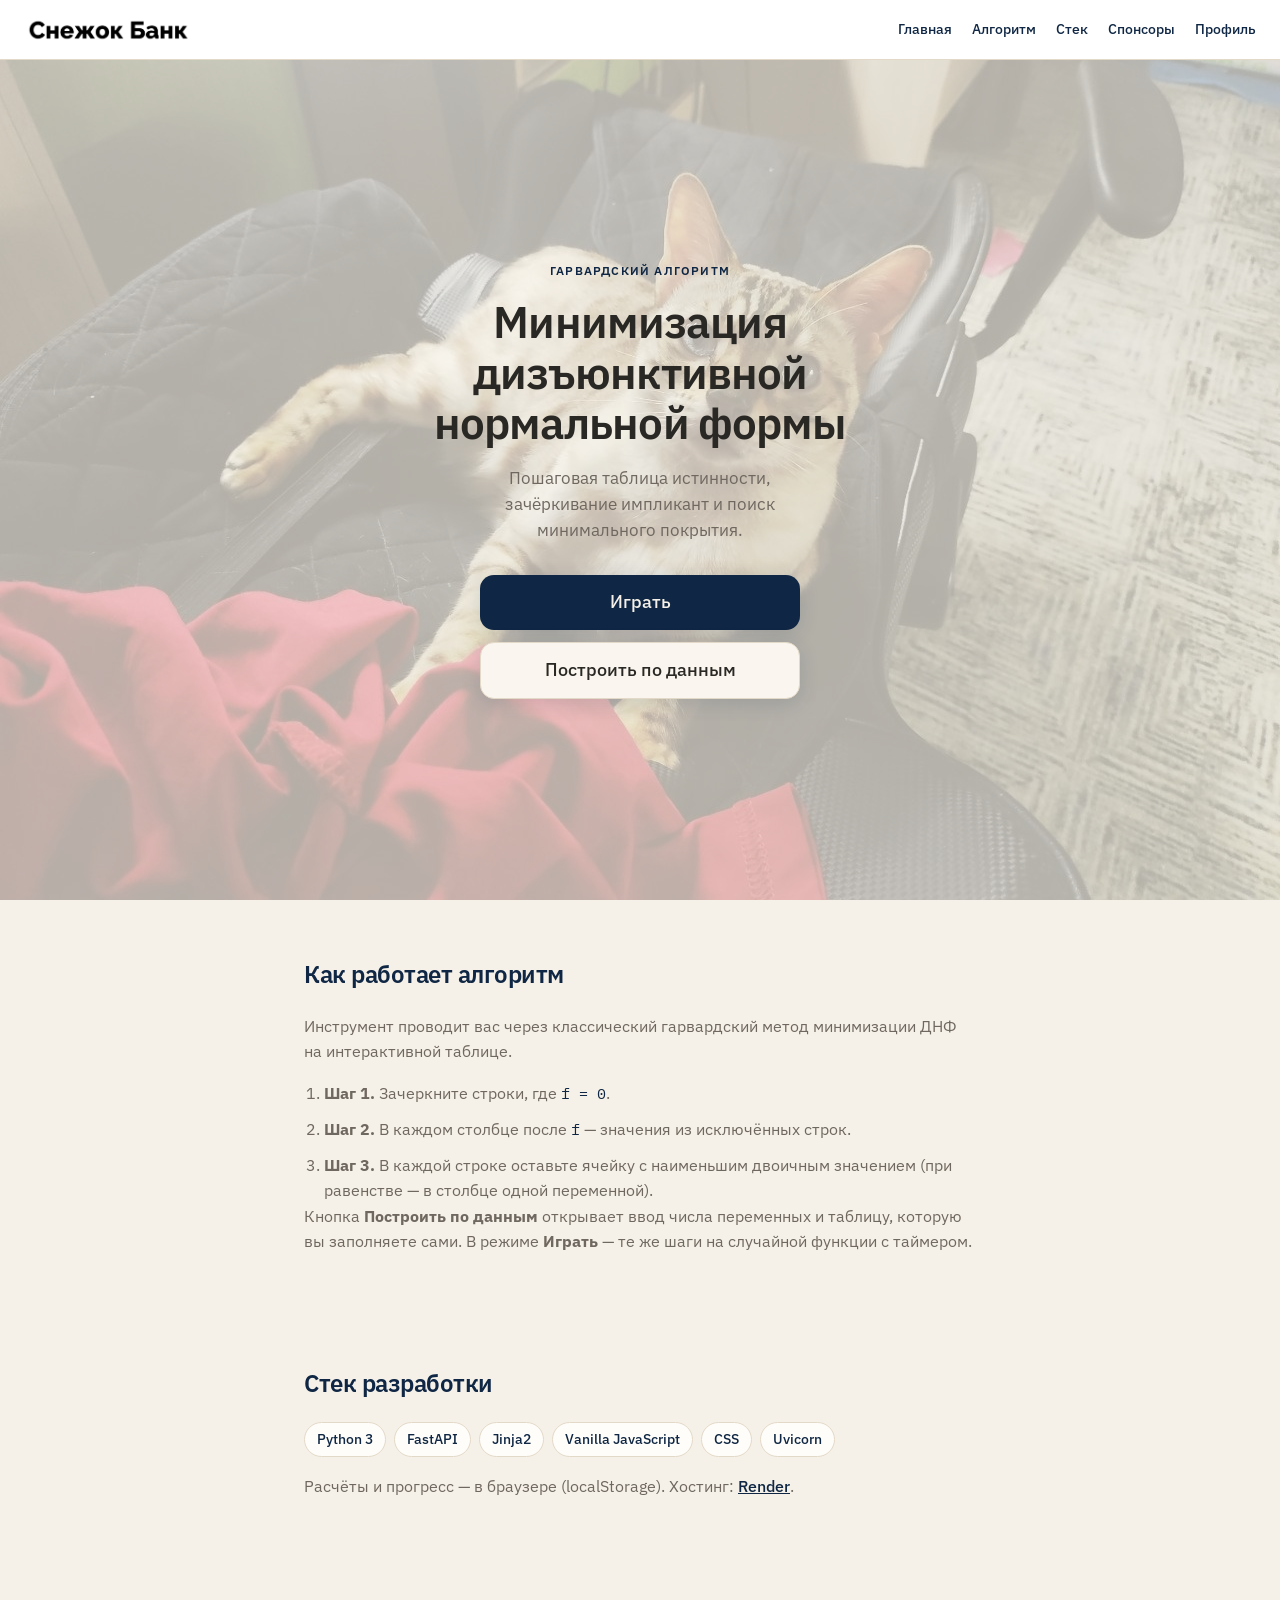
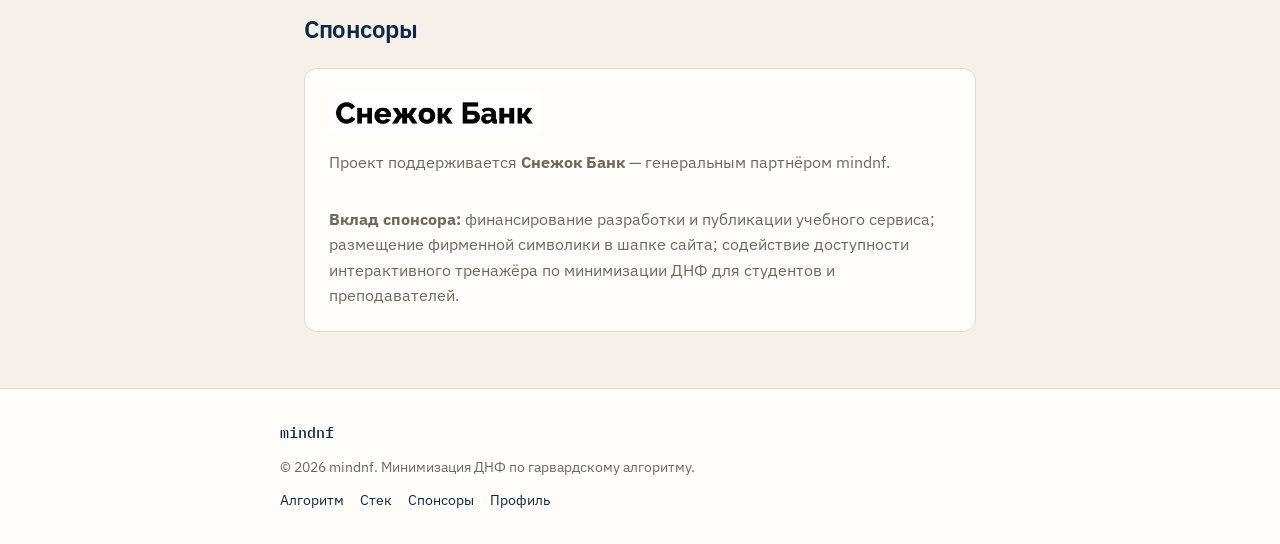
==== commit 51ca0f37: "Better in-game UI" ====
--- a/templates/index.html
+++ b/templates/index.html
@@ -7,7 +7,7 @@
   <link rel="preconnect" href="https://fonts.googleapis.com">
   <link rel="preconnect" href="https://fonts.gstatic.com" crossorigin>
   <link href="https://fonts.googleapis.com/css2?family=IBM+Plex+Sans:wght@400;500;600&family=IBM+Plex+Mono:wght@400;500&display=swap" rel="stylesheet">
-  <link rel="stylesheet" href="/static/css/style.css?v=24">
+  <link rel="stylesheet" href="/static/css/style.css?v=28">
 </head>
 <body>
   <header class="site-header site-header--global" id="site-header">
@@ -35,6 +35,17 @@
 
   <div class="game-flash game-flash--left" id="game-flash-left" aria-hidden="true"></div>
   <div class="game-flash game-flash--right" id="game-flash-right" aria-hidden="true"></div>
+
+  <div class="game-fx game-step-burst" id="game-step-burst" hidden aria-hidden="true" role="dialog" aria-modal="true" aria-labelledby="game-step-burst-title">
+    <div class="game-step-burst__panel">
+      <p class="game-step-burst__title" id="game-step-burst-title">1 ШАГ</p>
+      <p class="game-step-burst__hint" id="game-step-burst-hint"></p>
+      <p class="game-step-burst__continue">Нажмите в любое место, чтобы продолжить</p>
+    </div>
+  </div>
+  <div class="game-fx game-win-burst" id="game-win-burst" hidden aria-hidden="true">
+    <span class="game-win-burst__mark" aria-hidden="true">✓</span>
+  </div>
 
   <div class="site-toast" id="site-toast" role="status" hidden></div>
 
@@ -78,7 +89,7 @@
             <ol class="info-block__steps">
               <li><strong>Шаг 1.</strong> Зачеркните строки, где <code>f = 0</code>.</li>
               <li><strong>Шаг 2.</strong> В каждом столбце после <code>f</code> — значения из исключённых строк.</li>
-              <li><strong>Шаг 3.</strong> В каждой строке оставьте только минимум.</li>
+              <li><strong>Шаг 3.</strong> В каждой строке оставьте ячейку с наименьшим двоичным значением (при равенстве — в столбце одной переменной).</li>
             </ol>
             <p>
               Кнопка <strong>Построить по данным</strong> открывает ввод числа переменных и таблицу,
@@ -195,7 +206,7 @@
             <ol class="info-block__steps game-instruction__steps">
               <li>Зачеркните все строки, где <code>f = 0</code>.</li>
               <li>В столбцах после <code>f</code> — все совпадающие комбинации из этих строк.</li>
-              <li>В каждой оставшейся строке оставьте только минимум.</li>
+              <li>В каждой строке оставьте минимум по значению (0 &lt; 1; при равенстве — столбец A, B или C, а не AB).</li>
             </ol>
             <button type="button" class="btn btn--primary btn--wide" id="btn-game-instruction-start">
               Начать
@@ -293,12 +304,12 @@
     </div>
   </div>
 
-  <script src="/static/js/header.js?v=24"></script>
-  <script src="/static/js/game-store.js?v=24"></script>
-  <script src="/static/js/profile-store.js?v=24"></script>
-  <script src="/static/js/game-challenge.js?v=24"></script>
-  <script src="/static/js/table.js?v=24"></script>
-  <script src="/static/js/main.js?v=24"></script>
-  <script src="/static/js/game.js?v=24"></script>
+  <script src="/static/js/header.js?v=44"></script>
+  <script src="/static/js/game-store.js?v=44"></script>
+  <script src="/static/js/profile-store.js?v=44"></script>
+  <script src="/static/js/game-challenge.js?v=44"></script>
+  <script src="/static/js/table.js?v=44"></script>
+  <script src="/static/js/main.js?v=44"></script>
+  <script src="/static/js/game.js?v=44"></script>
 </body>
 </html>
--- a/static/css/style.css
+++ b/static/css/style.css
@@ -775,6 +775,16 @@
   background: transparent;
 }
 
+/* В игре f заблокирован по значению, но клик по ячейке зачёркивает строку (шаг 1) */
+.game-table-wrap .truth-table__f--locked {
+  pointer-events: auto;
+  cursor: pointer;
+}
+
+.game-table-wrap .truth-table__f--locked:hover {
+  background: var(--accent-soft);
+}
+
 .truth-table__f--one {
   color: var(--accent);
   font-weight: 600;
@@ -857,8 +867,10 @@
   flex-direction: column;
 }
 
-.body--profile .site-header--global {
+.body--profile .site-header {
   flex-shrink: 0;
+  width: 100%;
+  box-sizing: border-box;
 }
 
 .site-header--static {
@@ -875,8 +887,37 @@
   display: flex;
   align-items: stretch;
   justify-content: center;
-  padding: 1.75rem 1.5rem 2.5rem;
+  padding: calc(3.5rem + 1.75rem) 1.5rem 2.5rem;
   min-height: 0;
+}
+
+@media (max-width: 640px) {
+  .body--profile .site-header__toggle {
+    display: inline-flex;
+  }
+
+  .body--profile .site-header__nav {
+    display: none;
+    width: 100%;
+  }
+
+  .body--profile .site-header--open .site-header__nav {
+    display: flex;
+  }
+
+  .profile-page {
+    padding-top: calc(3.25rem + 1.25rem);
+  }
+}
+
+@media (min-width: 641px) {
+  .body--profile .site-header__toggle {
+    display: none;
+  }
+
+  .body--profile .site-header__nav {
+    display: flex;
+  }
 }
 
 .profile-layout {
@@ -905,6 +946,10 @@
   font-weight: 600;
   color: var(--accent);
   margin-bottom: 0.5rem;
+}
+
+.profile-layout > .profile-card:first-child .profile-card__title {
+  margin-bottom: 1.25rem;
 }
 
 .profile-card__hint {
@@ -1141,7 +1186,45 @@
   text-decoration-color: rgba(246, 241, 232, 0.65);
 }
 
+.game-mark-pop {
+  animation: game-mark-pop 0.22s ease-out;
+  transform-origin: center center;
+}
+
+@keyframes game-mark-pop {
+  0% {
+    transform: scale(1);
+  }
+  45% {
+    transform: scale(0.96);
+  }
+  100% {
+    transform: scale(1);
+  }
+}
+
+@media (prefers-reduced-motion: reduce) {
+  .game-mark-pop {
+    animation: none;
+  }
+}
+
+/* Мигание отключено — оставлено только плавное закрашивание .game-hint-done
 @keyframes game-hint-blink {
+  0%,
+  100% {
+    background: rgba(15, 39, 68, 0.04);
+    color: var(--muted);
+    box-shadow: none;
+  }
+  50% {
+    background: rgba(34, 120, 70, 0.28);
+    color: var(--accent);
+    box-shadow: inset 0 0 0 2px rgba(34, 120, 70, 0.55);
+  }
+}
+
+@keyframes game-hint-blink-header {
   0%,
   100% {
     background: var(--surface-raised);
@@ -1149,15 +1232,39 @@
     box-shadow: none;
   }
   50% {
-    background: rgba(34, 120, 70, 0.28);
+    background: rgba(34, 120, 70, 0.32);
     color: var(--accent);
-    box-shadow: inset 0 0 0 2px rgba(34, 120, 70, 0.55);
-  }
-}
-
-.truth-table thead th.game-hint-blink,
+    box-shadow: inset 0 0 0 2px rgba(34, 120, 70, 0.6);
+  }
+}
+
+.truth-table thead th.game-hint-blink {
+  animation: game-hint-blink-header 0.5s ease-in-out 3;
+}
+
 .truth-table__num.game-hint-blink {
   animation: game-hint-blink 0.5s ease-in-out 3;
+}
+*/
+
+.truth-table thead th.game-hint-done {
+  background: rgba(34, 120, 70, 0.32);
+  color: var(--accent);
+  box-shadow: inset 0 0 0 2px rgba(34, 120, 70, 0.6);
+  transition:
+    background 0.5s ease,
+    color 0.5s ease,
+    box-shadow 0.5s ease;
+}
+
+.truth-table__num.game-hint-done {
+  background: rgba(34, 120, 70, 0.28);
+  color: var(--accent);
+  box-shadow: inset 0 0 0 2px rgba(34, 120, 70, 0.55);
+  transition:
+    background 0.5s ease,
+    color 0.5s ease,
+    box-shadow 0.5s ease;
 }
 
 .game-row-marked .truth-table__bit--before {
@@ -1247,6 +1354,138 @@
 
 .challenge-url-row .btn {
   flex-shrink: 0;
+}
+
+/* —— Game FX (только режим «Играть») —— */
+
+.game-fx {
+  position: fixed;
+  inset: 0;
+  z-index: 260;
+  display: flex;
+  align-items: center;
+  justify-content: center;
+  pointer-events: none;
+  opacity: 0;
+  visibility: hidden;
+  backdrop-filter: blur(0);
+  -webkit-backdrop-filter: blur(0);
+  background: rgba(246, 241, 232, 0);
+  transition:
+    opacity 0.32s ease,
+    backdrop-filter 0.38s ease,
+    background 0.38s ease,
+    visibility 0s linear 0.32s;
+}
+
+.game-fx.is-active {
+  opacity: 1;
+  visibility: visible;
+  backdrop-filter: blur(12px);
+  -webkit-backdrop-filter: blur(12px);
+  background: rgba(246, 241, 232, 0.78);
+  transition:
+    opacity 0.28s ease,
+    backdrop-filter 0.35s ease,
+    background 0.35s ease,
+    visibility 0s;
+}
+
+.game-fx.is-leaving {
+  opacity: 0;
+  backdrop-filter: blur(0);
+  -webkit-backdrop-filter: blur(0);
+  background: rgba(246, 241, 232, 0);
+}
+
+.game-step-burst.is-interactive {
+  pointer-events: auto;
+  cursor: default;
+}
+
+.game-step-burst__panel {
+  max-width: min(36rem, 92vw);
+  padding: 0 1.5rem;
+  text-align: center;
+  transform: scale(0.12);
+  opacity: 0;
+}
+
+.game-fx.is-active .game-step-burst__panel {
+  animation: game-step-panel-pop 0.52s cubic-bezier(0.22, 1, 0.32, 1) forwards;
+}
+
+@keyframes game-step-panel-pop {
+  0% {
+    transform: scale(0.12);
+    opacity: 0;
+  }
+  55% {
+    transform: scale(1.06);
+    opacity: 1;
+  }
+  100% {
+    transform: scale(1);
+    opacity: 1;
+  }
+}
+
+.game-step-burst__title {
+  margin: 0 0 1rem;
+  font-family: "IBM Plex Sans", system-ui, sans-serif;
+  font-size: clamp(2.25rem, 11vw, 4.5rem);
+  font-weight: 600;
+  line-height: 1.05;
+  letter-spacing: 0.06em;
+  color: var(--accent);
+  text-shadow: 0 8px 32px rgba(15, 39, 68, 0.1);
+}
+
+.game-step-burst__hint {
+  margin: 0 0 1.75rem;
+  font-size: clamp(0.85rem, 2.6vw, 1rem);
+  line-height: 1.5;
+  color: var(--text);
+}
+
+.game-step-burst__continue {
+  margin: 0;
+  font-size: 0.8rem;
+  line-height: 1.4;
+  color: var(--muted);
+}
+
+.game-win-burst {
+  z-index: 270;
+}
+
+.game-win-burst__mark {
+  font-family: "IBM Plex Sans", system-ui, sans-serif;
+  font-size: clamp(3.5rem, 14vw, 7rem);
+  font-weight: 600;
+  line-height: 1;
+  color: var(--accent);
+  transform: scale(0.1);
+  opacity: 0;
+}
+
+.game-fx.is-active .game-win-burst__mark {
+  animation: game-win-mark-pop 0.65s cubic-bezier(0.22, 1, 0.28, 1) forwards;
+}
+
+@keyframes game-win-mark-pop {
+  0% {
+    transform: scale(0.1);
+    opacity: 0;
+  }
+  50% {
+    transform: scale(1.12);
+    opacity: 1;
+  }
+  100% {
+    transform: scale(1);
+    opacity: 1;
+  }
 }
 
 .game-flash {
@@ -1387,19 +1626,56 @@
   font-size: 1rem;
   font-weight: 600;
   color: var(--accent);
-  margin-bottom: 0.75rem;
-}
-
-.profile-stats__list {
-  list-style: none;
+  margin-bottom: 0.85rem;
+}
+
+.profile-stats__grid {
+  display: grid;
+  grid-template-columns: repeat(2, minmax(0, 1fr));
+  gap: 0.65rem;
+}
+
+.profile-stat {
   display: flex;
   flex-direction: column;
-  gap: 0.5rem;
-  font-size: 0.95rem;
-  color: var(--muted);
-}
-
-.profile-stats__list strong {
+  gap: 0.2rem;
+  padding: 0.65rem 0.75rem;
+  background: var(--surface-raised);
+  border: 1px solid var(--border);
+  border-radius: var(--radius);
+}
+
+.profile-stat--highlight {
+  background: var(--accent-soft);
+  border-color: rgba(15, 39, 68, 0.18);
+}
+
+.profile-stat--highlight .profile-stat__value {
+  color: var(--accent);
+}
+
+.profile-stat--wide {
+  grid-column: 1 / -1;
+}
+
+.profile-stat__value {
+  font-family: "IBM Plex Mono", monospace;
+  font-size: 1.05rem;
+  font-weight: 600;
   color: var(--text);
-  font-family: "IBM Plex Mono", monospace;
-}
+  line-height: 1.2;
+}
+
+.profile-stat__value--small {
+  font-size: 0.85rem;
+  font-weight: 500;
+  font-family: "IBM Plex Sans", system-ui, sans-serif;
+}
+
+.profile-stat__label {
+  font-size: 0.72rem;
+  font-weight: 500;
+  text-transform: uppercase;
+  letter-spacing: 0.04em;
+  color: var(--muted);
+}
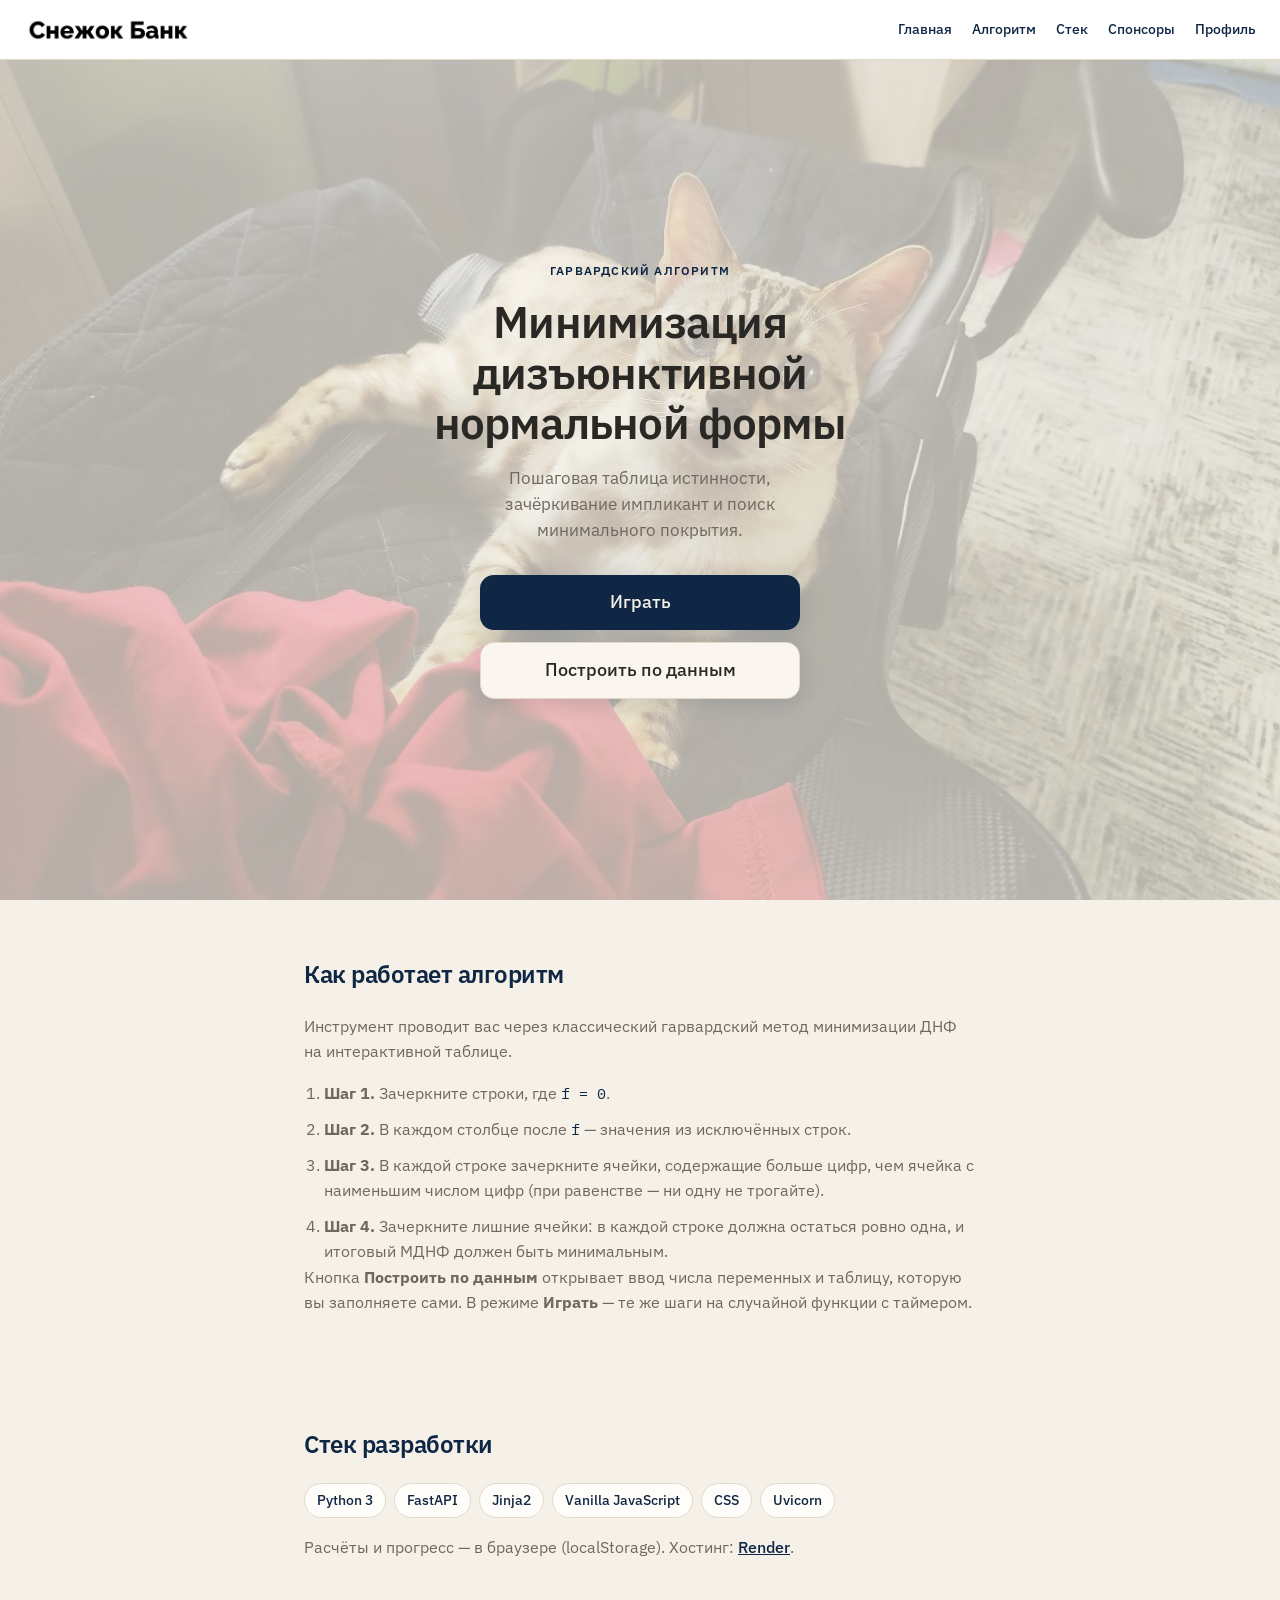
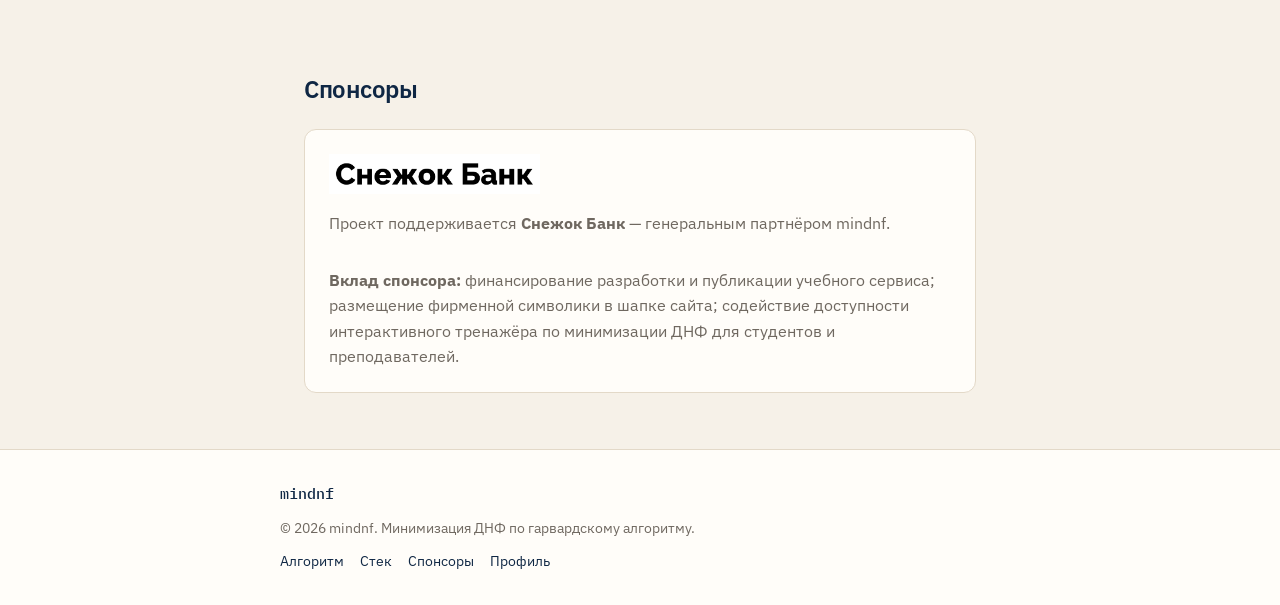
==== commit 755b6ab3: "fix: split step 3 into steps 3 and 4 in DNF minimization Step 3 now strikes only cells with strictly" ====
--- a/templates/index.html
+++ b/templates/index.html
@@ -89,7 +89,8 @@
             <ol class="info-block__steps">
               <li><strong>Шаг 1.</strong> Зачеркните строки, где <code>f = 0</code>.</li>
               <li><strong>Шаг 2.</strong> В каждом столбце после <code>f</code> — значения из исключённых строк.</li>
-              <li><strong>Шаг 3.</strong> В каждой строке оставьте ячейку с наименьшим двоичным значением (при равенстве — в столбце одной переменной).</li>
+              <li><strong>Шаг 3.</strong> В каждой строке зачеркните ячейки, содержащие больше цифр, чем ячейка с наименьшим числом цифр (при равенстве — ни одну не трогайте).</li>
+              <li><strong>Шаг 4.</strong> Зачеркните лишние ячейки: в каждой строке должна остаться ровно одна, и итоговый МДНФ должен быть минимальным.</li>
             </ol>
             <p>
               Кнопка <strong>Построить по данным</strong> открывает ввод числа переменных и таблицу,
@@ -199,14 +200,15 @@
           <div class="setup__card game-instruction__card">
             <h2 class="setup__title">Инструкция</h2>
             <p class="game-instruction__text">
-              Выполните три шага гарвардского алгоритма. Для быстрого зачёркивания строк используйте
+              Выполните шаги гарвардского алгоритма. Для быстрого зачёркивания строк используйте
               <strong>номера строк</strong> слева, ячейки <strong>f</strong> или любые ячейки в строке.
               Неверные клики не засчитываются — экран слегка мигнёт красным.
             </p>
             <ol class="info-block__steps game-instruction__steps">
               <li>Зачеркните все строки, где <code>f = 0</code>.</li>
               <li>В столбцах после <code>f</code> — все совпадающие комбинации из этих строк.</li>
-              <li>В каждой строке оставьте минимум по значению (0 &lt; 1; при равенстве — столбец A, B или C, а не AB).</li>
+              <li>В каждой строке зачеркните ячейки с бо́льшим числом цифр, чем у ячейки с наименьшим их числом.</li>
+              <li>Зачеркните ячейки, не попавшие в минимальный ответ (ошибки не учитываются).</li>
             </ol>
             <button type="button" class="btn btn--primary btn--wide" id="btn-game-instruction-start">
               Начать
